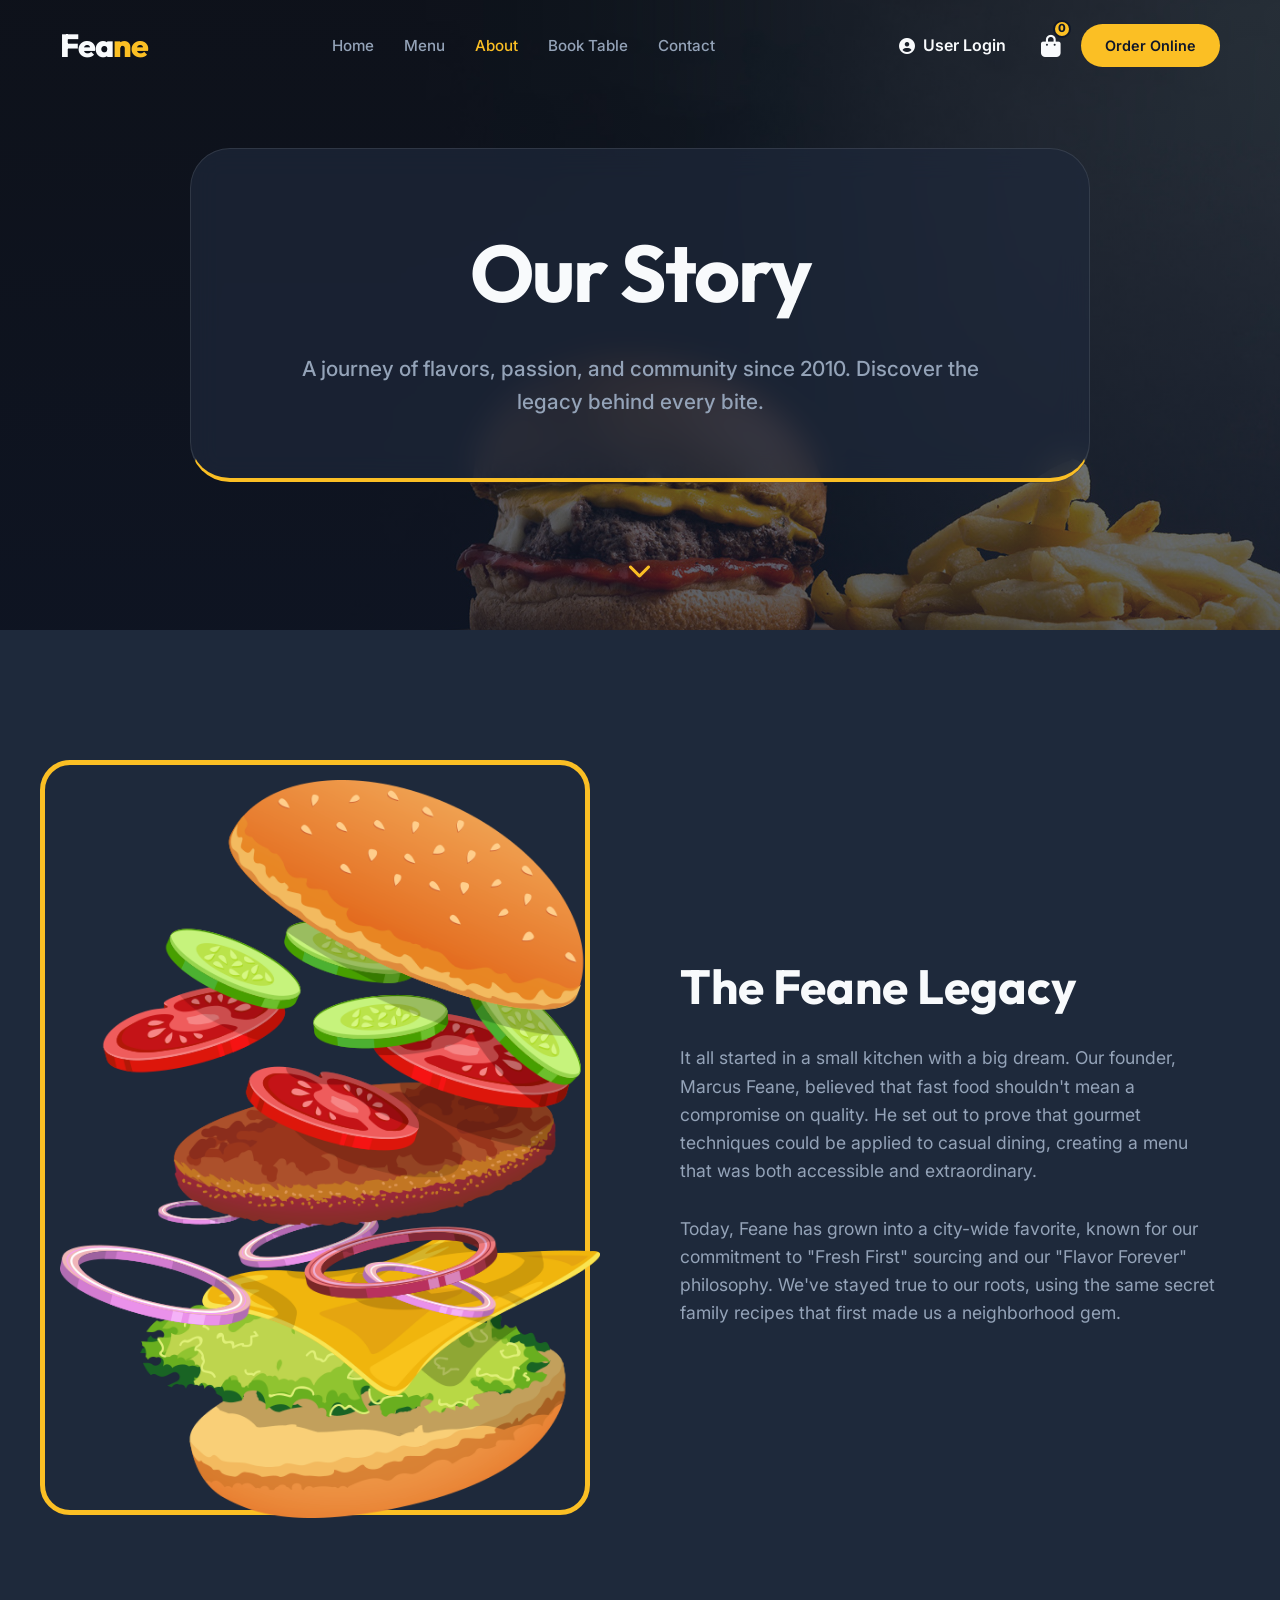
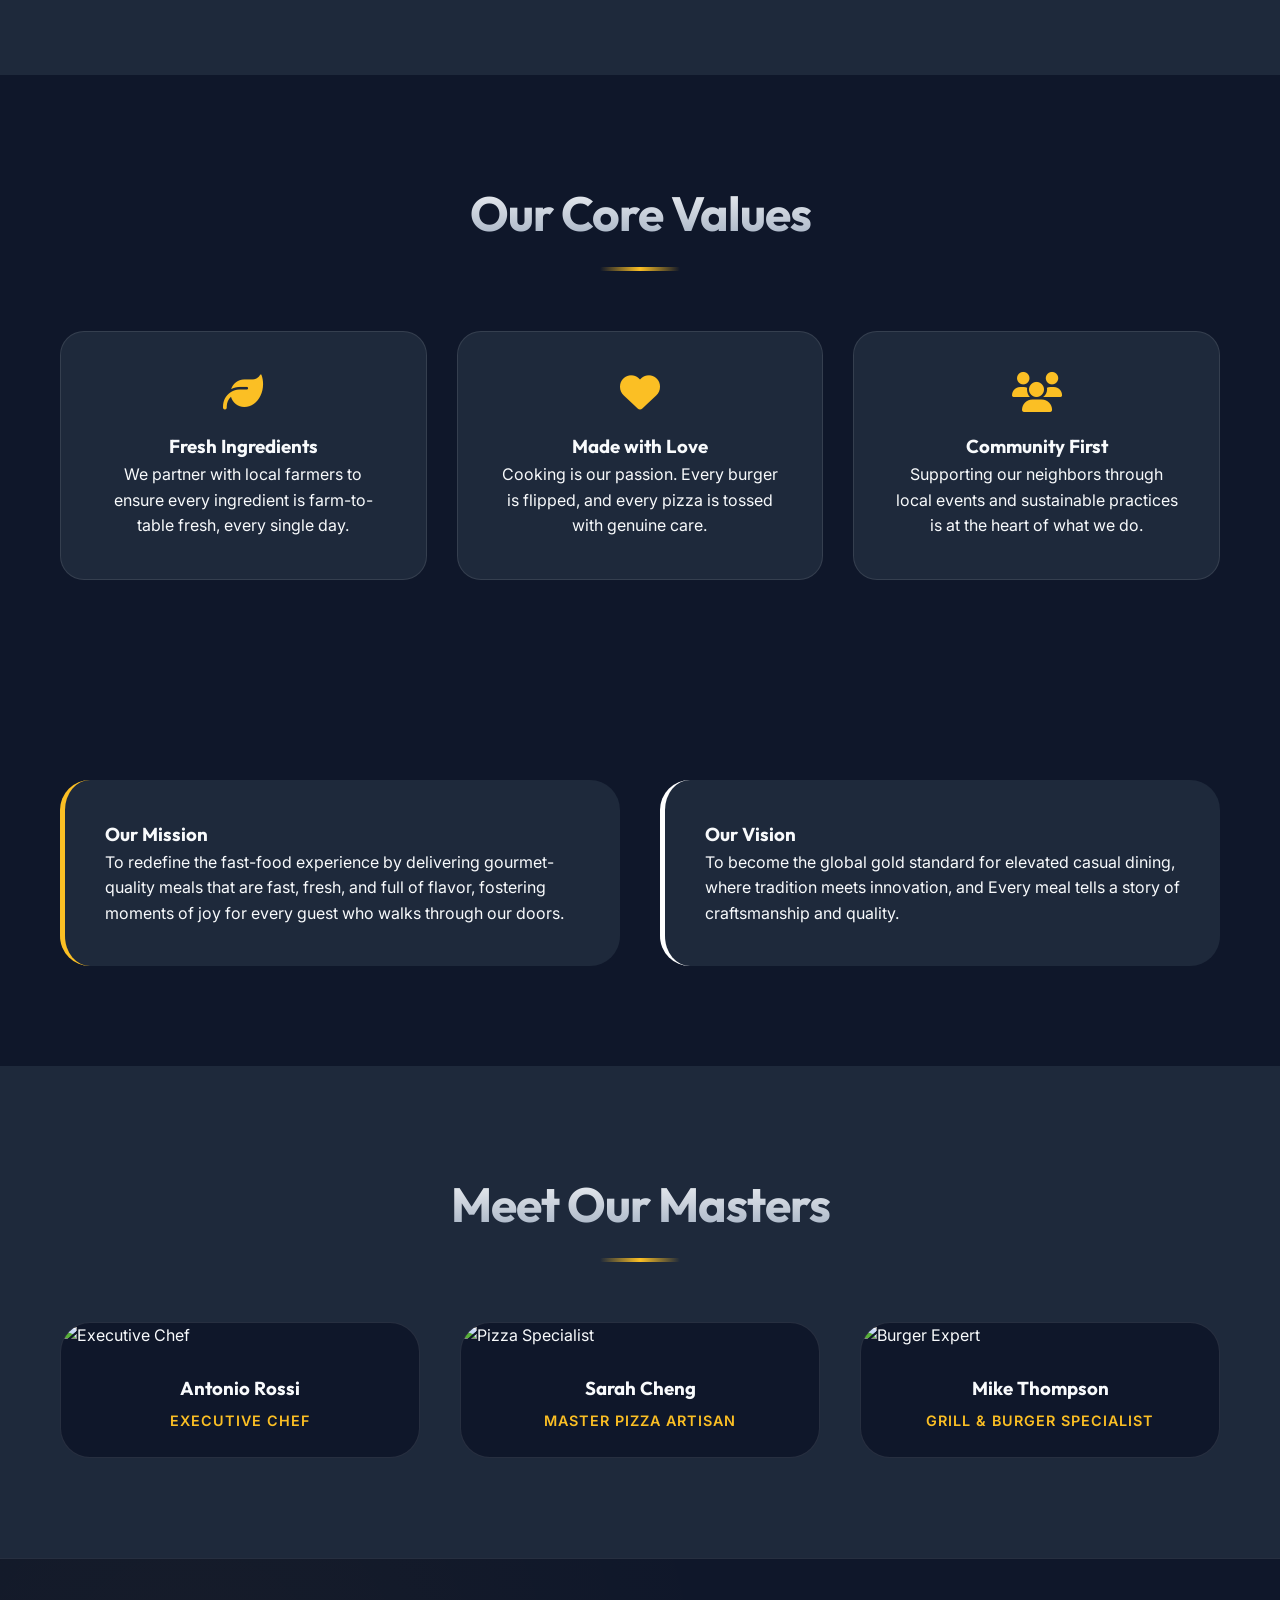
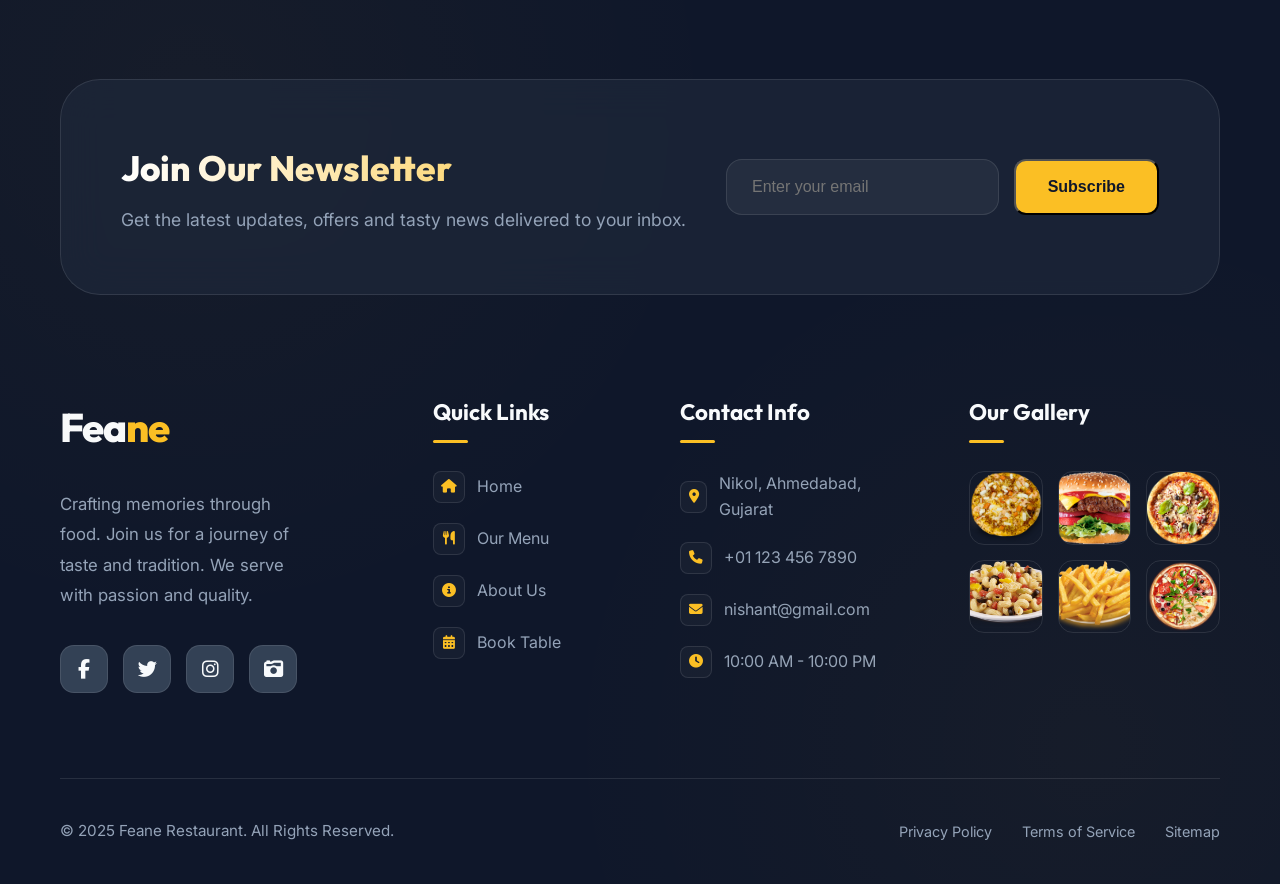
==== about.html @ eba17b7c "Initial commit - Feane Beast Web3 Project - Premium Checkout & PDF Receipt" ====
<!DOCTYPE html>
<html lang="en">

<head>
  <meta charset="UTF-8">
  <meta name="viewport" content="width=device-width, initial-scale=1.0">
  <title>About Us | Detailed Story | Feane</title>
  <!-- Font Awesome -->
  <link rel="stylesheet" href="https://cdnjs.cloudflare.com/ajax/libs/font-awesome/6.4.0/css/all.min.css">
  <!-- Main Stylesheet -->
  <link rel="stylesheet" href="css/style.css">
</head>

<body>
  <!-- Header Start -->
  <header id="header we">
    <div class="container">
      <nav class="nav-content">
        <div class="logo">
          <a href="index.html">Fea<span>ne</span></a>
        </div>
        <ul class="nav-links" id="navLinks">
          <li><a href="index.html">Home</a></li>
          <li><a href="menu.html">Menu</a></li>
          <li><a href="about.html" class="active">About</a></li>
          <li><a href="booking.html">Book Table</a></li>
          <li><a href="contact.html">Contact</a></li>
        </ul>
        <div class="nav-extra">
          <div id="authLinks" class="auth-links">
            <!-- Dynamic Login/Logout -->
          </div>
          <div class="cart-toggle" id="cartToggle">
            <i class="fas fa-shopping-bag"></i>
            <span class="cart-badge" id="cartBadge">0</span>
          </div>
          <a href="menu.html" class="nav-cta">Order Online</a>
          <button class="menu-toggle" id="menuToggle">
            <i class="fas fa-bars"></i>
          </button>
        </div>
      </nav>
    </div>
  </header>
  <!-- Header End -->

  <!-- Perfect About Hero Section -->
  <section class="menu-hero we">
    <div class="menu-hero-content">
      <h1>Our Story</h1>
      <p>A journey of flavors, passion, and community since 2010. Discover the legacy behind every bite.</p>
    </div>
    <div class="scroll-indicator">
      <i class="fas fa-chevron-down"></i>
    </div>
  </section>

  <!-- Legacy Section -->
  <section class="about we" style="background: var(--bg-surface);">
    <div class="container">
      <div class="about-content">
        <div class="about-img">
          <img src="img/about-img.png" alt="Our Humble Beginnings">
        </div>
        <div class="about-text">
          <h2>The Feane Legacy</h2>
          <p>It all started in a small kitchen with a big dream. Our founder, Marcus Feane, believed that fast food
            shouldn't mean a compromise on quality. He set out to prove that gourmet techniques could be applied to
            casual dining, creating a menu that was both accessible and extraordinary.</p>
          <p>Today, Feane has grown into a city-wide favorite, known for our commitment to "Fresh First" sourcing and
            our "Flavor Forever" philosophy. We've stayed true to our roots, using the same secret family recipes that
            first made us a neighborhood gem.</p>
        </div>
      </div>
    </div>
  </section>

  <!-- Values Section -->
  <section class="values-section we" style="padding: 100px 0;">
    <div class="container">
      <div class="section-header">
        <h2>Our Core Values</h2>
        <div class="underline"></div>
      </div>
      <div class="values-grid">
        <div class="value-card">
          <i class="fas fa-leaf value-icon"></i>
          <h3>Fresh Ingredients</h3>
          <p>We partner with local farmers to ensure every ingredient is farm-to-table fresh, every single day.</p>
        </div>
        <div class="value-card">
          <i class="fas fa-heart value-icon"></i>
          <h3>Made with Love</h3>
          <p>Cooking is our passion. Every burger is flipped, and every pizza is tossed with genuine care.</p>
        </div>
        <div class="value-card">
          <i class="fas fa-users value-icon"></i>
          <h3>Community First</h3>
          <p>Supporting our neighbors through local events and sustainable practices is at the heart of what we do.</p>
        </div>
      </div>
    </div>
  </section>

  <!-- Mission & Vision -->
  <section class="mission-vision we">
    <div class="container">
      <div class="mission-grid">
        <div class="mission-box">
          <h3>Our Mission</h3>
          <p>To redefine the fast-food experience by delivering gourmet-quality meals that are fast, fresh, and full of
            flavor, fostering moments of joy for every guest who walks through our doors.</p>
        </div>
        <div class="mission-box" style="border-left-color: #fff;">
          <h3>Our Vision</h3>
          <p>To become the global gold standard for elevated casual dining, where tradition meets innovation, and Every
            meal tells a story of craftsmanship and quality.</p>
        </div>
      </div>
    </div>
  </section>

  <!-- Team Section -->
  <section class="team-section we">
    <div class="container">
      <div class="section-header">
        <h2>Meet Our Masters</h2>
        <div class="underline"></div>
      </div>
      <div class="team-grid">
        <div class="team-card">
          <img
            src="https://images.unsplash.com/photo-1577219491135-ce391730fb2c?ixlib=rb-4.0.3&auto=format&fit=crop&w=400&q=80"
            alt="Executive Chef">
          <div class="team-info">
            <h3>Antonio Rossi</h3>
            <p>Executive Chef</p>
          </div>
        </div>
        <div class="team-card">
          <img
            src="https://images.unsplash.com/photo-1600565193348-f74bd3c7ccdf?ixlib=rb-4.0.3&auto=format&fit=crop&w=400&q=80"
            alt="Pizza Specialist">
          <div class="team-info">
            <h3>Sarah Cheng</h3>
            <p>Master Pizza Artisan</p>
          </div>
        </div>
        <div class="team-card">
          <img
            src="https://images.unsplash.com/photo-1581299894007-aaa50297cf16?ixlib=rb-4.0.3&auto=format&fit=crop&w=400&q=80"
            alt="Burger Expert">
          <div class="team-info">
            <h3>Mike Thompson</h3>
            <p>Grill & Burger Specialist</p>
          </div>
        </div>
      </div>
    </div>
  </section>

  <!-- Footer -->
  <footer>
    <div class="container we">
      <div class="footer-newsletter">
        <div class="newsletter-text">
          <h3>Join Our Newsletter</h3>
          <p>Get the latest updates, offers and tasty news delivered to your inbox.</p>
        </div>
        <form class="newsletter-form">
          <input type="email" placeholder="Enter your email" required>
          <button type="submit" class="btn btn-primary">Subscribe</button>
        </form>
      </div>

      <div class="footer-grid">
        <div class="footer-col" style="padding-right: 40px;">
          <div class="logo">
            <a href="index.html">Fea<span>ne</span></a>
          </div>
          <p>Crafting memories through food. Join us for a journey of taste and tradition. We serve with passion and
            quality.</p>
          <div class="socials">
            <a href="#" class="social-link facebook"><i class="fab fa-facebook-f"></i></a>
            <a href="#" class="social-link twitter"><i class="fab fa-twitter"></i></a>
            <a href="#" class="social-link instagram"><i class="fab fa-instagram"></i></a>
            <a href="#" class="social-link picsart"><i class="fas fa-camera-retro"></i></a>
          </div>
        </div>

        <div class="footer-col">
          <h3>Quick Links</h3>
          <ul class="footer-links">
            <li><a href="index.html"><i class="fas fa-home"></i> Home</a></li>
            <li><a href="menu.html"><i class="fas fa-utensils"></i> Our Menu</a></li>
            <li><a href="about.html"><i class="fas fa-info-circle"></i> About Us</a></li>
            <li><a href="booking.html"><i class="fas fa-calendar-alt"></i> Book Table</a></li>
          </ul>
        </div>

        <div class="footer-col">
          <h3>Contact Info</h3>
          <ul class="footer-links">
            <li><a href="#"><i class="fas fa-map-marker-alt"></i> Nikol, Ahmedabad, Gujarat</a></li>
            <li><a href="#"><i class="fas fa-phone"></i> +01 123 456 7890</a></li>
            <li><a href="#"><i class="fas fa-envelope"></i> nishant@gmail.com</a></li>
            <li><a href="#"><i class="fas fa-clock"></i> 10:00 AM - 10:00 PM</a></li>
          </ul>
        </div>

        <div class="footer-col">
          <h3>Our Gallery</h3>
          <div class="insta-grid">
            <div class="insta-img"><img src="img/f1.png" alt=""></div>
            <div class="insta-img"><img src="img/f2.png" alt=""></div>
            <div class="insta-img"><img src="img/f3.png" alt=""></div>
            <div class="insta-img"><img src="img/f4.png" alt=""></div>
            <div class="insta-img"><img src="img/f5.png" alt=""></div>
            <div class="insta-img"><img src="img/f6.png" alt=""></div>
          </div>
        </div>
      </div>

      <div class="footer-bottom">
        <p>&copy; 2025 Feane Restaurant. All Rights Reserved.</p>
        <div class="bottom-links">
          <a href="admin-login.html">Privacy Policy</a>
          <a href="#">Terms of Service</a>
          <a href="#">Sitemap</a>
        </div>
      </div>
    </div>
  </footer>

  <script src="js/auth.js"></script>
  <script src="js/main.js"></script>
</body>

</html>
---- css/style.css ----
@import url('https://fonts.googleapis.com/css2?family=Outfit:wght@300;400;500;600;700;800&family=Inter:wght@300;400;500;600&display=swap');

:root {
    --primary: #fbbf24;
    --primary-hover: #f59e0b;
    --bg-dark: #0f172a;
    --bg-surface: #1e293b;
    --bg-surface-light: #334155;
    --text-main: #f8fafc;
    --text-muted: #94a3b8;
    --glass-bg: rgba(30, 41, 59, 0.7);
    --glass-border: rgba(255, 255, 255, 0.1);
    --shadow-lg: 0 10px 15px -3px rgba(0, 0, 0, 0.1), 0 4px 6px -2px rgba(0, 0, 0, 0.05);
    --transition: all 0.3s cubic-bezier(0.4, 0, 0.2, 1);
}

* {
    margin: 0;
    padding: 0;
    box-sizing: border-box;
}

.we {
    max-width: 1480px;
    margin: 0 auto;
}

body {
    font-family: 'Inter', sans-serif;
    background-color: var(--bg-dark);
    color: var(--text-main);
    line-height: 1.6;
    overflow-x: hidden;
}

h1,
h2,
h3,
h4,
.logo {
    font-family: 'Outfit', sans-serif;
    font-weight: 700;
}

a {
    text-decoration: none;
    color: inherit;
    transition: var(--transition);
}

ul {
    list-style: none;
}

.container {
    max-width: 1200px;
    margin: 0 auto;
    padding: 0 20px;
}

/* --- Header & Navigation --- */
header {
    position: fixed;
    top: 0;
    left: 0;
    width: 100%;
    z-index: 1000;
    padding: 20px 0;
    transition: var(--transition);
}

header.scrolled {
    background: var(--glass-bg);
    backdrop-filter: blur(10px);
    padding: 15px 0;
    border-bottom: 1px solid var(--glass-border);
}

.nav-content {
    display: flex;
    justify-content: space-between;
    align-items: center;
}

.logo {
    font-size: 2rem;
    font-weight: 800;
    letter-spacing: -1px;
}

.logo span {
    color: var(--primary);
}

/* Visibility Utilities */
.show-desktop {
    display: inline-flex;
}

@media (max-width: 768px) {
    .show-desktop {
        display: none !important;
    }
}

.show-mobile {
    display: none;
}

@media (max-width: 768px) {
    .show-mobile {
        display: block !important;
    }
}


.nav-links {
    display: flex;
    gap: 30px;
}

.nav-links a {
    font-weight: 500;
    font-size: 0.95rem;
    color: var(--text-muted);
}

.nav-links a:hover,
.nav-links a.active {
    color: var(--primary);
}

.nav-cta {
    background: var(--primary);
    color: var(--bg-dark);
    padding: 10px 24px;
    border-radius: 50px;
    font-weight: 600;
    font-size: 0.9rem;
}

.nav-cta:hover {
    background: var(--primary-hover);
    transform: translateY(-2px);
    box-shadow: 0 4px 12px rgba(251, 191, 36, 0.3);
}

.back-home-link {
    display: flex;
    align-items: center;
    gap: 12px;
    color: var(--text-main);
    font-weight: 600;
    font-size: 0.95rem;
    transition: var(--transition);
    padding: 10px 20px;
    border-radius: 50px;
    background: rgba(255, 255, 255, 0.05);
    border: 1px solid var(--glass-border);
}

.back-home-link i {
    font-size: 0.8rem;
    transition: transform 0.3s ease;
}

.back-home-link:hover {
    color: var(--primary);
    background: rgba(251, 191, 36, 0.05);
    border-color: var(--primary);
}

.back-home-link:hover i {
    transform: translateX(-5px);
}

.success-actions {
    display: flex;
    justify-content: center;
    gap: 20px;
    margin-top: 40px;
}


/* --- Hero Section --- */
.hero {
    height: 100vh;
    background: linear-gradient(rgba(15, 23, 42, 0.7), rgba(15, 23, 42, 0.7)), url('../img/hero-bg.jpg');
    background-size: cover;
    background-position: center;
    background-attachment: fixed;
    display: flex;
    align-items: center;
    position: relative;
}

.hero-content {
    max-width: 700px;
}

.hero h1 {
    font-size: clamp(3rem, 8vw, 5rem);
    line-height: 1.1;
    margin-bottom: 20px;
    animation: fadeInUp 1s ease forwards;
}

.hero p {
    font-size: 1.2rem;
    color: var(--text-muted);
    margin-bottom: 40px;
    animation: fadeInUp 1s ease 0.2s forwards;
    opacity: 0;
}

.hero-btns {
    display: flex;
    gap: 20px;
    animation: fadeInUp 1s ease 0.4s forwards;
    opacity: 0;
}

.btn {
    padding: 16px 32px;
    border-radius: 12px;
    font-weight: 600;
    font-size: 1rem;
    display: inline-block;
}

.btn-primary {
    background: var(--primary);
    color: var(--bg-dark);
}

.btn-primary:hover {
    background: var(--primary-hover);
    transform: scale(1.05);
}

.btn-outline {
    background: var(--bg-surface-light);
    border: 1px solid var(--glass-border);
    color: var(--text-main);
}

.btn-outline:hover {
    background: #475569;
    border-color: var(--primary);
    color: var(--primary);
}

.btn-beast {
    background: linear-gradient(135deg, #fbbf24 0%, #f59e0b 100%);
    color: #0f172a;
    border: none;
    box-shadow: 0 10px 20px -10px rgba(251, 191, 36, 0.5);
    position: relative;
    overflow: hidden;
    transition: all 0.4s cubic-bezier(0.175, 0.885, 0.32, 1.275);
    z-index: 1;
}

.btn-beast:hover {
    transform: translateY(-5px) scale(1.02);
    box-shadow: 0 20px 30px -10px rgba(251, 191, 36, 0.6);
}

.btn-beast::before {
    content: '';
    position: absolute;
    top: 0;
    left: -100%;
    width: 100%;
    height: 100%;
    background: linear-gradient(90deg, transparent, rgba(255, 255, 255, 0.4), transparent);
    transition: 0.5s;
    z-index: -1;
}

.btn-beast:hover::before {
    left: 100%;
}

.btn-beast i {
    margin-right: 8px;
    transition: transform 0.3s ease;
}

.btn-beast:hover i {
    transform: rotate(15deg) scale(1.2);
}

/* Success Modal Styles */
.success-overlay {
    position: fixed;
    inset: 0;
    background: rgba(15, 23, 42, 0.9);
    backdrop-filter: blur(10px);
    display: flex;
    align-items: center;
    justify-content: center;
    z-index: 2000;
    opacity: 0;
    visibility: hidden;
    transition: all 0.5s ease;
}

.success-overlay.active {
    opacity: 1;
    visibility: visible;
}

.success-card {
    background: var(--bg-surface);
    padding: 60px;
    border-radius: 40px;
    text-align: center;
    max-width: 500px;
    width: 90%;
    border: 1px solid var(--glass-border);
    transform: scale(0.8) translateY(40px);
    transition: all 0.6s cubic-bezier(0.34, 1.56, 0.64, 1);
    box-shadow: 0 40px 100px rgba(0,0,0,0.5);
}

.success-overlay.active .success-card {
    transform: scale(1) translateY(0);
}

.success-icon {
    width: 100px;
    height: 100px;
    background: var(--primary);
    color: var(--bg-dark);
    font-size: 3rem;
    border-radius: 50%;
    display: flex;
    align-items: center;
    justify-content: center;
    margin: 0 auto 30px;
    box-shadow: 0 0 30px rgba(251, 191, 36, 0.4);
    animation: successPulse 2s infinite;
}

@keyframes successPulse {
    0% { box-shadow: 0 0 0 0 rgba(251, 191, 36, 0.4); }
    70% { box-shadow: 0 0 0 20px rgba(251, 191, 36, 0); }
    100% { box-shadow: 0 0 0 0 rgba(251, 191, 36, 0); }
}

.success-card h2 {
    font-size: 2.2rem;
    margin-bottom: 20px;
}

.success-card p {
    color: var(--text-muted);
    margin-bottom: 30px;
}

.order-id {
    background: rgba(255, 255, 255, 0.05);
    padding: 10px 20px;
    border-radius: 12px;
    font-family: monospace;
    font-size: 1.1rem;
    color: var(--primary);
    border: 1px dashed var(--primary);
    display: inline-block;
}

.success-actions {
    display: flex;
    flex-direction: column;
    gap: 15px;
    margin-top: 40px;
}

.success-actions .btn {
    width: 100%;
}

.offers {
    padding: 100px 0;
}

.section-header {
    text-align: center;
    margin-bottom: 60px;
    position: relative;
}

.section-header h2 {
    font-size: 3rem;
    margin-bottom: 15px;
    background: linear-gradient(to bottom, #fff, #94a3b8);
    -webkit-background-clip: text;
    -webkit-text-fill-color: transparent;
    letter-spacing: -1px;
}

.section-header .underline {
    width: 80px;
    height: 4px;
    background: linear-gradient(90deg, transparent, var(--primary), transparent);
    margin: 0 auto;
    border-radius: 2px;
}

.offers-grid {
    display: grid;
    grid-template-columns: repeat(auto-fit, minmax(300px, 1fr));
    gap: 30px;
}

.offer-card {
    background: var(--bg-surface);
    border-radius: 24px;
    padding: 40px;
    display: flex;
    align-items: center;
    gap: 20px;
    border: 1px solid var(--glass-border);
    transition: var(--transition);
    position: relative;
    overflow: hidden;
}

.offer-card:hover {
    transform: translateY(-10px);
    border-color: var(--primary);
    box-shadow: var(--shadow-lg);
}

.offer-img {
    width: 100px;
    height: 100px;
    border-radius: 50%;
    object-fit: cover;
    border: 4px solid var(--primary);
}

.offer-info h3 {
    font-size: 1.5rem;
    margin-bottom: 5px;
}

.offer-info p {
    color: var(--primary);
    font-size: 1.8rem;
    font-weight: 800;
    margin-bottom: 15px;
}

/* --- Menu Section --- */
.menu-section {
    padding: 100px 0;
    background: var(--bg-surface);
}

.filter-btns {
    display: flex;
    justify-content: center;
    gap: 15px;
    margin-bottom: 50px;
}

.filter-btn {
    background: var(--bg-surface-light);
    border: none;
    color: var(--text-main);
    padding: 10px 25px;
    border-radius: 50px;
    font-weight: 600;
    cursor: pointer;
    transition: var(--transition);
}

.filter-btn.active,
.filter-btn:hover {
    background: var(--primary);
    color: var(--bg-dark);
}

/* --- Payment Section Perfection --- */
.payment-methods {
    display: grid;
    grid-template-columns: repeat(auto-fit, minmax(150px, 1fr));
    gap: 20px;
    margin-bottom: 40px;
}

.payment-option {
    cursor: pointer;
}

.payment-option input {
    display: none;
}

.payment-box {
    background: var(--bg-surface);
    border: 2px solid var(--glass-border);
    padding: 25px 15px;
    border-radius: 20px;
    text-align: center;
    transition: var(--transition);
    display: flex;
    flex-direction: column;
    align-items: center;
    gap: 15px;
}

.payment-box i {
    font-size: 2rem;
    color: var(--text-muted);
    transition: var(--transition);
}

.payment-box span {
    font-weight: 600;
    font-size: 0.9rem;
    color: var(--text-muted);
}

.payment-option.selected .payment-box {
    border-color: var(--primary);
    background: rgba(251, 191, 36, 0.05);
    transform: translateY(-5px);
    box-shadow: 0 15px 30px rgba(251, 191, 36, 0.1);
}

.payment-option.selected .payment-box i,
.payment-option.selected .payment-box span {
    color: var(--primary);
}

/* Beast Card UI */
.beast-card-ui {
    width: 100%;
    max-width: 400px;
    height: 220px;
    background: linear-gradient(135deg, #1e293b 0%, #0f172a 100%);
    border-radius: 24px;
    padding: 30px;
    position: relative;
    margin: 30px auto;
    overflow: hidden;
    border: 1px solid rgba(255,255,255,0.1);
    box-shadow: 0 25px 50px -12px rgba(0, 0, 0, 0.5);
    display: flex;
    flex-direction: column;
    justify-content: space-between;
    transition: transform 0.6s cubic-bezier(0.23, 1, 0.32, 1);
}

.beast-card-ui::before {
    content: '';
    position: absolute;
    top: -50%;
    left: -50%;
    width: 200%;
    height: 200%;
    background: radial-gradient(circle at center, rgba(251, 191, 36, 0.1) 0%, transparent 70%);
    pointer-events: none;
}

.beast-card-ui:hover {
    transform: translateY(-10px) rotateX(10deg) rotateY(-5deg);
}

.card-logo {
    font-size: 1.5rem;
    font-weight: 800;
    font-style: italic;
    color: rgba(255,255,255,0.8);
}

.card-number-display {
    font-family: 'Courier New', Courier, monospace;
    font-size: 1.5rem;
    letter-spacing: 4px;
    color: #fff;
    margin-top: 20px;
    text-shadow: 0 2px 4px rgba(0,0,0,0.5);
}

.card-footer-ui {
    display: flex;
    justify-content: space-between;
    align-items: flex-end;
}

.card-holder-ui, .card-expiry-ui {
    font-size: 0.7rem;
    color: rgba(255,255,255,0.5);
    letter-spacing: 1px;
    text-transform: uppercase;
}

.card-holder-ui::after, .card-expiry-ui::after {
    content: attr(data-value);
    display: block;
    color: #fff;
    font-size: 0.9rem;
    font-weight: 600;
    margin-top: 5px;
    letter-spacing: 0;
}

/* UPI & COD styling */
.upi-box {
    text-align: center;
    padding: 40px;
    background: rgba(255,255,255,0.03);
    border-radius: 20px;
    border: 1px dashed var(--glass-border);
}

.upi-box i {
    font-size: 4rem;
    color: var(--primary);
    margin-bottom: 20px;
}

.menu-grid {
    display: grid;
    grid-template-columns: repeat(auto-fill, minmax(280px, 1fr));
    gap: 30px;
}

.menu-card {
    background: var(--bg-dark);
    border-radius: 24px;
    overflow: hidden;
    transition: var(--transition);
    border: 1px solid var(--glass-border);
}

.menu-card:hover {
    transform: translateY(-10px);
    box-shadow: 0 20px 40px rgba(0, 0, 0, 0.4);
}

.menu-card-img {
    height: 220px;
    background: var(--bg-surface-light);
    display: flex;
    align-items: center;
    justify-content: center;
    overflow: hidden;
}

.menu-card-img img {
    max-width: 80%;
    transition: var(--transition);
}

.menu-card:hover .menu-card-img img {
    transform: scale(1.1) rotate(5deg);
}

.menu-card-body {
    padding: 25px;
}

.menu-card-body h3 {
    font-size: 1.3rem;
    margin-bottom: 10px;
}

.menu-card-body p {
    color: var(--text-muted);
    font-size: 0.9rem;
    margin-bottom: 20px;
}

.menu-card-footer {
    display: flex;
    justify-content: space-between;
    align-items: center;
}

.price {
    font-size: 1.25rem;
    font-weight: 700;
    color: var(--primary);
}

.cart-btn {
    width: 44px;
    height: 44px;
    background: var(--primary);
    border-radius: 50%;
    display: flex;
    align-items: center;
    justify-content: center;
    color: var(--bg-dark);
    border: none;
    cursor: pointer;
    transition: var(--transition);
    box-shadow: 0 4px 12px rgba(251, 191, 36, 0.3);
}

.cart-btn:hover {
    background: #fff;
    color: var(--primary);
    transform: scale(1.1) rotate(-10deg);
    box-shadow: 0 8px 20px rgba(0, 0, 0, 0.3);
}

.cart-btn i {
    font-size: 1.1rem;
}

/* --- About Section --- */
.about {
    padding: 150px 0;
}

.about-content {
    display: grid;
    grid-template-columns: 1fr 1fr;
    gap: 80px;
    align-items: center;
}

.about-img {
    position: relative;
}

.about-img img {
    width: 100%;
    border-radius: 30px;
    position: relative;
    z-index: 2;
}

.about-img::after {
    content: '';
    position: absolute;
    top: -20px;
    left: -20px;
    width: 100%;
    height: 100%;
    border: 5px solid var(--primary);
    border-radius: 30px;
    z-index: 1;
}

.about-text h2 {
    font-size: 3rem;
    margin-bottom: 20px;
}

.about-text p {
    color: var(--text-muted);
    margin-bottom: 30px;
    font-size: 1.1rem;
}

/* --- Footer --- */


/* --- Booking Section --- */
.booking-section {
    padding: 150px 0;
    background: radial-gradient(circle at top right, rgba(251, 191, 36, 0.05), transparent),
        linear-gradient(rgba(15, 23, 42, 0.85), rgba(15, 23, 42, 0.85)),
        url('../img/hero-bg.jpg');
    background-size: cover;
    background-position: center;
    background-attachment: fixed;
    min-height: 100vh;
    display: flex;
    align-items: center;
    position: relative;
}

.booking-section::before {
    content: '';
    position: absolute;
    inset: 0;
    background-image: radial-gradient(var(--glass-border) 1px, transparent 1px);
    background-size: 40px 40px;
    opacity: 0.1;
    pointer-events: none;
}

.booking-card {
    background: rgba(15, 23, 42, 0.5);
    /* Slightly darker for more contrast */
    backdrop-filter: blur(30px) saturate(200%);
    -webkit-backdrop-filter: blur(30px) saturate(200%);
    border: 1px solid rgba(255, 255, 255, 0.1);
    padding: 80px;
    /* Increased padding for 'Perfect' breathing space */
    border-radius: 60px;
    /* More rounded for premium feel */
    max-width: 800px;
    /* Beast Width */
    width: 90%;
    margin: 0 auto;
    box-shadow: 0 30px 60px -12px rgba(0, 0, 0, 0.8),
        0 18px 36px -18px rgba(0, 0, 0, 0.5),
        inset 0 0 0 1px rgba(255, 255, 255, 0.05),
        0 0 100px rgba(251, 191, 36, 0.05);
    /* Subtle Beast Glow */
    position: relative;
    z-index: 2;
    transition: all 0.6s cubic-bezier(0.23, 1, 0.32, 1);
    animation: beastBloom 1.2s cubic-bezier(0.16, 1, 0.3, 1) forwards;
}

@keyframes beastBloom {
    0% {
        opacity: 0;
        transform: translateY(40px) scale(0.95);
        filter: blur(10px);
    }

    100% {
        opacity: 1;
        transform: translateY(0) scale(1);
        filter: blur(0);
    }
}

.booking-card:hover {
    transform: translateY(-5px) scale(1.01);
    box-shadow: 0 40px 80px -15px rgba(0, 0, 0, 0.9),
        0 0 120px rgba(251, 191, 36, 0.08);
}

.booking-card::after {
    content: '';
    position: absolute;
    top: -2px;
    left: 10%;
    right: 10%;
    height: 2px;
    background: linear-gradient(90deg, transparent, var(--primary), transparent);
    z-index: 3;
}

.booking-form {
    display: grid;
    grid-template-columns: 1fr 1fr;
    gap: 30px;
}

.form-group.full-width {
    grid-column: span 2;
}

.btn-submit {
    grid-column: span 2;
    margin-top: 20px;
    width: 100%;
    border: none;
    cursor: pointer;
    background: linear-gradient(135deg, var(--primary), #d97706);
    color: var(--bg-dark);
    padding: 20px;
    font-size: 1.2rem;
    letter-spacing: 2px;
    display: flex;
    align-items: center;
    justify-content: center;
    gap: 15px;
    transition: all 0.5s cubic-bezier(0.4, 0, 0.2, 1);
    box-shadow: 0 10px 40px rgba(251, 191, 36, 0.4);
    border-radius: 20px;
    text-transform: uppercase;
    font-weight: 800;
}

.form-group {
    display: flex;
    flex-direction: column;
    gap: 10px;
    position: relative;
}

.form-group label {
    font-size: 0.85rem;
    color: var(--text-muted);
    font-weight: 600;
    text-transform: uppercase;
    letter-spacing: 1px;
    margin-left: 5px;
}

.input-with-icon {
    position: relative;
}

.input-with-icon i {
    position: absolute;
    left: 20px;
    top: 50%;
    transform: translateY(-50%);
    color: var(--primary);
    font-size: 1.1rem;
    pointer-events: none;
    transition: var(--transition);
}

.form-control {
    width: 100%;
    background: rgba(15, 23, 42, 0.4);
    border: 1px solid rgba(255, 255, 255, 0.1);
    padding: 16px 20px;
    /* Reset padding since icons are removed */
    border-radius: 16px;
    color: var(--text-main);
    font-family: inherit;
    font-size: 1rem;
    transition: all 0.4s cubic-bezier(0.4, 0, 0.2, 1);
}

/* Adjust padding for standard controls that don't have icons if any */
.form-control:not(.has-icon) {
    padding-left: 20px;
}

.form-control:focus {
    outline: none;
    border-color: var(--primary);
    background: rgba(15, 23, 42, 0.6);
    box-shadow: 0 0 0 4px rgba(251, 191, 36, 0.15),
        0 10px 20px -10px rgba(0, 0, 0, 0.3);
    transform: translateY(-2px);
}

.input-with-icon:focus-within i {
    color: #fff;
    transform: translateY(-50%) scale(1.2);
}

select.form-control {
    appearance: none;
    background-image: url("data:image/svg+xml,%3Csvg xmlns='http://www.w3.org/2000/svg' fill='none' viewBox='0 0 24 24' stroke='%23fbbf24'%3E%3Cpath stroke-linecap='round' stroke-linejoin='round' stroke-width='3' d='M19 9l-7 7-7-7'%3E%3C/path%3E%3C/svg%3E");
    background-repeat: no-repeat;
    background-position: right 20px center;
    background-size: 1.2rem;
}

#persons:focus,
#persons:active {
    background-color: #1a1a1a;
}

/* Date picker customization for dark theme */
input[type="date"]::-webkit-calendar-picker-indicator {
    filter: invert(1) sepia(100%) saturate(10000%) hue-rotate(5deg);
    cursor: pointer;
}

.btn-submit {
    margin-top: 15px;
    width: 100%;
    border: none;
    cursor: pointer;
    background: linear-gradient(135deg, var(--primary), #d97706);
    color: var(--bg-dark);
    padding: 18px;
    font-size: 1.1rem;
    letter-spacing: 1px;
    display: flex;
    align-items: center;
    justify-content: center;
    gap: 12px;
    transition: all 0.5s ease;
    box-shadow: 0 10px 30px rgba(251, 191, 36, 0.3);
}

.btn-submit:hover {
    transform: translateY(-8px) scale(1.02);
    box-shadow: 0 25px 60px rgba(251, 191, 36, 0.5);
    letter-spacing: 4px;
}

.btn-submit i {
    transition: transform 0.4s cubic-bezier(0.34, 1.56, 0.64, 1);
}

.btn-submit:hover i {
    transform: translateX(10px) scale(1.3);
}

/* --- Back to Top --- */
.back-to-top {
    position: fixed;
    bottom: 30px;
    right: 30px;
    width: 50px;
    height: 50px;
    background: var(--primary);
    color: var(--bg-dark);
    border-radius: 50%;
    display: flex;
    align-items: center;
    justify-content: center;
    font-size: 1.2rem;
    cursor: pointer;
    z-index: 999;
    transition: var(--transition);
    opacity: 0;
    visibility: hidden;
    box-shadow: 0 10px 25px rgba(251, 191, 36, 0.3);
}

.back-to-top.show {
    opacity: 1;
    visibility: visible;
}

.back-to-top:hover {
    transform: translateY(-5px);
    background: var(--primary-hover);
}

/* --- Card Glow Effect --- */
.menu-card,
.offer-card,
.booking-card {
    position: relative;
}

.menu-card::before,
.offer-card::before {
    content: '';
    position: absolute;
    top: 0;
    left: 0;
    width: 100%;
    height: 100%;
    background: radial-gradient(circle at center, var(--primary) 0%, transparent 70%);
    opacity: 0;
    transition: var(--transition);
    z-index: -1;
    filter: blur(40px);
}

.menu-card:hover::before,
.offer-card:hover::before {
    opacity: 0.15;
}

/* --- About Page Details --- */
.values-grid {
    display: grid;
    grid-template-columns: repeat(auto-fit, minmax(250px, 1fr));
    gap: 30px;
    margin-top: 50px;
}

/* --- Menu Hero Section --- */
.menu-hero {
    height: 70vh;
    background: linear-gradient(rgba(15, 23, 42, 0.4), rgba(15, 23, 42, 0.8)), url('../img/hero-bg.jpg');
    background-size: cover;
    background-position: center;
    background-attachment: fixed;
    display: flex;
    align-items: center;
    justify-content: center;
    text-align: center;
    position: relative;
}

.menu-hero-content {
    background: var(--glass-bg);
    backdrop-filter: blur(15px);
    padding: 60px 100px;
    border-radius: 40px;
    border: 1px solid var(--glass-border);
    border-bottom: 4px solid var(--primary);
    max-width: 900px;
    animation: fadeInUp 1.2s ease;
}

.menu-hero-content h1 {
    font-size: 5rem;
    margin-bottom: 15px;
    letter-spacing: -2px;
}

.menu-hero-content p {
    font-size: 1.3rem;
    color: var(--text-muted);
    font-weight: 500;
}

.scroll-indicator {
    position: absolute;
    bottom: 40px;
    left: 50%;
    transform: translateX(-50%);
    animation: bounce 2s infinite;
    color: var(--primary);
    font-size: 1.5rem;
}

@keyframes bounce {

    0%,
    20%,
    50%,
    80%,
    100% {
        transform: translateX(-50%) translateY(0);
    }

    40% {
        transform: translateX(-50%) translateY(-10px);
    }

    60% {
        transform: translateX(-50%) translateY(-5px);
    }
}

.value-card {
    background: var(--bg-surface);
    padding: 40px;
    border-radius: 24px;
    border: 1px solid var(--glass-border);
    transition: var(--transition);
    text-align: center;
}

.value-card:hover {
    transform: translateY(-5px);
    border-color: var(--primary);
    background: var(--bg-surface-light);
}

.value-icon {
    font-size: 2.5rem;
    color: var(--primary);
    margin-bottom: 20px;
}

.mission-vision {
    padding: 100px 0;
    background: var(--bg-dark);
}

.mission-grid {
    display: grid;
    grid-template-columns: 1fr 1fr;
    gap: 40px;
}

.mission-box {
    padding: 40px;
    background: var(--bg-surface);
    border-radius: 30px;
    border-left: 5px solid var(--primary);
}

.team-section {
    padding: 100px 0;
    background: var(--bg-surface);
}

.team-grid {
    display: grid;
    grid-template-columns: repeat(auto-fit, minmax(280px, 1fr));
    gap: 40px;
}

.team-card {
    background: var(--bg-dark);
    border-radius: 30px;
    overflow: hidden;
    border: 1px solid var(--glass-border);
    transition: var(--transition);
}

.team-card img {
    width: 100%;
    height: 350px;
    object-fit: cover;
    transition: var(--transition);
}

.team-card:hover img {
    transform: scale(1.05);
}

.team-info {
    padding: 25px;
    text-align: center;
}

.team-info h3 {
    margin-bottom: 5px;
}

.team-info p {
    color: var(--primary);
    font-weight: 600;
    font-size: 0.9rem;
    text-transform: uppercase;
    letter-spacing: 1px;
}

/* --- High-Performance BEAST Footer --- */
footer {
    background: var(--bg-dark);
    padding: 120px 0 0;
    position: relative;
    overflow: hidden;
    color: var(--text-main);
    border-top: 1px solid var(--glass-border);
}

footer::before {
    content: '';
    position: absolute;
    top: 0;
    left: 0;
    width: 100%;
    height: 100%;
    background: radial-gradient(circle at 15% 15%, rgba(251, 191, 36, 0.03) 0%, transparent 40%),
        radial-gradient(circle at 85% 85%, rgba(251, 191, 36, 0.03) 0%, transparent 40%);
    pointer-events: none;
}

.footer-newsletter {
    background: var(--glass-bg);
    backdrop-filter: blur(20px);
    border: 1px solid var(--glass-border);
    padding: 60px;
    border-radius: 40px;
    margin-bottom: 100px;
    display: flex;
    justify-content: space-between;
    align-items: center;
    gap: 40px;
    box-shadow: var(--glass-shadow);
    position: relative;
    z-index: 5;
}

.newsletter-text h3 {
    font-size: 2.2rem;
    font-weight: 800;
    margin-bottom: 10px;
    background: linear-gradient(to right, #fff, var(--primary));
    -webkit-background-clip: text;
    -webkit-text-fill-color: transparent;
}

.newsletter-text p {
    color: var(--text-muted);
    font-size: 1.1rem;
}

.newsletter-form {
    display: flex;
    gap: 15px;
    flex: 1;
    max-width: 550px;
}

.newsletter-form input {
    flex: 1;
    background: rgba(255, 255, 255, 0.05);
    border: 1px solid var(--glass-border);
    padding: 18px 25px;
    border-radius: 16px;
    color: #fff;
    font-size: 1rem;
    transition: var(--transition);
}

.newsletter-form input:focus {
    outline: none;
    border-color: var(--primary);
    background: rgba(255, 255, 255, 0.08);
    box-shadow: 0 0 20px rgba(251, 191, 36, 0.1);
}

.footer-grid {
    display: grid;
    grid-template-columns: 1.4fr 0.8fr 1fr 1.2fr;
    gap: 80px;
    margin-bottom: 80px;
}

.footer-col .logo {
    font-size: 2.5rem;
    margin-bottom: 30px;
}

.footer-col p {
    color: var(--text-muted);
    line-height: 1.8;
    font-size: 1.05rem;
    margin-bottom: 35px;
}

.socials {
    display: flex;
    gap: 15px;
}

.social-link {
    width: 48px;
    height: 48px;
    background: var(--bg-surface-light);
    border: 1px solid var(--glass-border);
    border-radius: 14px;
    display: flex;
    align-items: center;
    justify-content: center;
    font-size: 1.2rem;
    color: var(--text-main);
    transition: all 0.4s cubic-bezier(0.4, 0, 0.2, 1);
    text-decoration: none;
}

.social-link:hover {
    transform: translateY(-8px) rotate(8deg);
    color: #fff;
    border-color: var(--primary);
    box-shadow: 0 10px 20px rgba(0, 0, 0, 0.4);
}

/* Social Brand Colors */
.social-link.facebook:hover {
    background: #1877F2;
    border-color: #1877F2;
}

.social-link.twitter:hover {
    background: #1DA1F2;
    border-color: #1DA1F2;
}

.social-link.instagram:hover {
    background: linear-gradient(45deg, #f09433 0%, #e6683c 25%, #dc2743 50%, #cc2366 75%, #bc1888 100%);
    border-color: transparent;
}

.social-link.picsart:hover {
    background: #E74C3C;
    border-color: #E74C3C;
}

.footer-col h3 {
    font-size: 1.4rem;
    font-weight: 700;
    margin-bottom: 40px;
    position: relative;
    display: inline-block;
}

.footer-col h3::after {
    content: '';
    position: absolute;
    bottom: -12px;
    left: 0;
    width: 35px;
    height: 3px;
    background: var(--primary);
    border-radius: 3px;
    transition: width 0.3s ease;
}

.footer-col:hover h3::after {
    width: 60px;
}

.footer-links {
    list-style: none;
}

.footer-links li {
    margin-bottom: 20px;
}

.footer-links a {
    color: var(--text-muted);
    transition: var(--transition);
    display: flex;
    align-items: center;
    gap: 12px;
    font-size: 1rem;
    text-decoration: none;
}

.footer-links a i {
    width: 32px;
    height: 32px;
    background: rgba(255, 255, 255, 0.03);
    border: 1px solid var(--glass-border);
    border-radius: 8px;
    display: flex;
    align-items: center;
    justify-content: center;
    color: var(--primary);
    font-size: 0.85rem;
    transition: all 0.3s ease;
}

.footer-links a:hover {
    color: var(--primary);
    transform: translateX(5px);
}

.footer-links a:hover i {
    background: var(--primary);
    color: var(--bg-dark);
    transform: rotate(10deg);
}

.insta-grid {
    display: grid;
    grid-template-columns: repeat(3, 1fr);
    gap: 15px;
}

.insta-img {
    aspect-ratio: 1;
    border-radius: 15px;
    overflow: hidden;
    border: 1px solid var(--glass-border);
    cursor: pointer;
    position: relative;
}

.insta-img img {
    width: 100%;
    height: 100%;
    object-fit: cover;
    transition: transform 0.6s cubic-bezier(0.4, 0, 0.2, 1);
}

.insta-img::after {
    content: '\f16d';
    font-family: 'Font Awesome 6 Brands';
    position: absolute;
    top: 0;
    left: 0;
    width: 100%;
    height: 100%;
    background: rgba(251, 191, 36, 0.8);
    display: flex;
    align-items: center;
    justify-content: center;
    color: var(--bg-dark);
    font-size: 1.5rem;
    opacity: 0;
    transition: var(--transition);
}

.insta-img:hover img {
    transform: scale(1.2) rotate(3deg);
}

.insta-img:hover::after {
    opacity: 1;
}

.footer-bottom {
    padding: 40px 0;
    border-top: 1px solid var(--glass-border);
    display: flex;
    justify-content: space-between;
    align-items: center;
    position: relative;
}

.footer-bottom p {
    color: var(--text-muted);
    font-size: 0.95rem;
}

.bottom-links {
    display: flex;
    gap: 30px;
}

.bottom-links a {
    color: var(--text-muted);
    font-size: 0.9rem;
    text-decoration: none;
    transition: var(--transition);
}

.bottom-links a:hover {
    color: var(--primary);
}

@media (max-width: 1200px) {
    .footer-grid {
        grid-template-columns: 1fr 1fr;
        gap: 60px;
    }
}

@media (max-width: 768px) {
    .footer-newsletter {
        padding: 40px;
        flex-direction: column;
        text-align: center;
    }

    .newsletter-form {
        width: 100%;
    }

    .footer-grid {
        grid-template-columns: 1fr;
        gap: 50px;
    }

    .footer-bottom {
        flex-direction: column;
        gap: 25px;
        text-align: center;
    }
}

/* --- Contact Page Styles --- */
.contact-cards-section {
    padding: 100px 0;
    margin-top: -80px;
}

.contact-cards-grid {
    display: grid;
    grid-template-columns: repeat(auto-fit, minmax(280px, 1fr));
    gap: 30px;
}

.contact-info-card {
    background: var(--bg-surface);
    padding: 40px;
    border-radius: 30px;
    border: 1px solid var(--glass-border);
    text-align: center;
    transition: var(--transition);
}

.contact-info-card:hover {
    transform: translateY(-10px);
    border-color: var(--primary);
    box-shadow: 0 20px 40px rgba(0, 0, 0, 0.4);
}

.contact-icon-wrap {
    width: 70px;
    height: 70px;
    background: var(--bg-surface-light);
    border-radius: 50%;
    display: flex;
    align-items: center;
    justify-content: center;
    margin: 0 auto 25px;
    font-size: 1.8rem;
    color: var(--primary);
    border: 1px solid var(--glass-border);
    transition: var(--transition);
}

.contact-info-card:hover .contact-icon-wrap {
    background: var(--primary);
    color: var(--bg-dark);
    transform: rotateY(180deg);
}

.contact-main {
    padding: 100px 0;
    background: var(--bg-surface);
}

.contact-wrapper {
    display: grid;
    grid-template-columns: 1fr 1fr;
    gap: 50px;
    align-items: center;
}

.contact-form-box {
    background: var(--bg-dark);
    padding: 50px;
    border-radius: 40px;
    border: 1px solid var(--glass-border);
}

.contact-form-box h2 {
    font-size: 2.2rem;
    margin-bottom: 15px;
}

.form-subtitle {
    color: var(--text-muted);
    margin-bottom: 40px;
}

.form-row {
    display: grid;
    grid-template-columns: 1fr 1fr;
    gap: 20px;
}

.btn-submit {
    display: flex;
    align-items: center;
    justify-content: center;
    gap: 15px;
    width: auto;
    padding: 16px 40px;
    margin-top: 10px;
    border: none;
    cursor: pointer;
}

.btn-submit i {
    transition: var(--transition);
}

.btn-submit:hover i {
    transform: translateX(5px) rotate(-20deg);
}

.contact-map-box {
    height: 100%;
    display: flex;
    flex-direction: column;
}

.map-container {
    flex: 1;
    min-height: 450px;
    border-radius: 30px;
    overflow: hidden;
    border: 1px solid var(--glass-border);
    position: relative;
}

.map-container iframe {
    filter: invert(90%) hue-rotate(180deg) brightness(95%) contrast(90%);
}

.map-overlay-info {
    margin-top: 20px;
    background: var(--bg-surface-light);
    padding: 15px 25px;
    border-radius: 15px;
    display: flex;
    align-items: center;
    gap: 15px;
    font-size: 0.95rem;
    color: var(--text-main);
    border: 1px solid var(--glass-border);
}

.map-overlay-info i {
    color: var(--primary);
}

.faq-section {
    padding: 120px 0;
}

.faq-grid {
    display: grid;
    grid-template-columns: repeat(2, 1fr);
    gap: 40px;
}

.faq-card {
    background: var(--glass-bg);
    padding: 40px;
    border-radius: 30px;
    border: 1px solid var(--glass-border);
    display: flex;
    gap: 25px;
    transition: var(--transition);
}

.faq-card:hover {
    border-color: var(--primary);
    transform: scale(1.02);
}

.faq-icon {
    width: 50px;
    height: 50px;
    background: var(--bg-surface-light);
    border-radius: 15px;
    display: flex;
    align-items: center;
    justify-content: center;
    font-size: 1.4rem;
    color: var(--primary);
    flex-shrink: 0;
    transition: var(--transition);
}

.faq-card:hover .faq-icon {
    background: var(--primary);
    color: var(--bg-dark);
}

.faq-card h3 {
    font-size: 1.3rem;
    margin-bottom: 12px;
}

.faq-card p {
    color: var(--text-muted);
}

/* --- Navigation Extra & Mobile Toggle --- */
.nav-extra {
    display: flex;
    align-items: center;
    gap: 20px;
}

.menu-toggle {
    display: none;
    background: none;
    border: none;
    color: var(--text-main);
    font-size: 1.5rem;
    cursor: pointer;
    width: 40px;
    height: 40px;
    align-items: center;
    justify-content: center;
    transition: var(--transition);
    position: relative;
    z-index: 2000;
    /* Ensure toggle is ALWAYS on top */
}

.menu-toggle.active {
    transform: rotate(90deg);
}

/* --- Animations --- */
@keyframes fadeInUp {
    from {
        opacity: 0;
        transform: translateY(30px);
    }

    to {
        opacity: 1;
        transform: translateY(0);
    }
}

/* --- Full Responsive Media Queries --- */

/* Laptops & Tablets (Max 1024px) */
@media (max-width: 1024px) {
    .container {
        padding: 0 40px;
    }

    .hero h1 {
        font-size: 4rem;
    }

    .menu-hero-content h1 {
        font-size: 3.5rem;
    }
}

/* Tablets & Small Laptops (Max 992px) */
@media (max-width: 992px) {
    .about-content {
        grid-template-columns: 1fr;
        text-align: center;
    }

    .about-text .underline {
        margin: 0 auto;
    }

    .about-img {
        max-width: 500px;
        margin: 0 auto;
    }

    .mission-grid,
    .contact-wrapper,
    .faq-grid {
        grid-template-columns: 1fr;
    }

    .booking-card {
        padding: 40px;
    }

    .footer-grid {
        grid-template-columns: 1fr 1fr;
        gap: 40px;
    }

    .contact-cards-section {
        margin-top: 0;
    }
}

/* Mobile Devices (Max 768px) */
@media (max-width: 768px) {
    header {
        padding: 15px 0;
    }

    .menu-toggle {
        display: flex;
    }

    .nav-links {
        position: fixed;
        top: 0;
        right: -100%;
        width: 300px;
        height: 100vh;
        background: var(--bg-surface);
        backdrop-filter: blur(20px);
        flex-direction: column;
        justify-content: center;
        align-items: center;
        gap: 40px;
        transition: 0.5s cubic-bezier(0.4, 0, 0.2, 1);
        z-index: 1500;
        box-shadow: -10px 0 30px rgba(0, 0, 0, 0.5);
    }

    .nav-links.active {
        right: 0;
    }

    .nav-links a {
        font-size: 1.5rem;
    }

    .nav-cta {
        padding: 8px 18px;
        font-size: 0.85rem;
    }

    .hero h1 {
        font-size: 2.8rem;
    }

    .section-header h2 {
        font-size: 2rem;
    }

    .offers-grid,
    .menu-grid,
    .values-grid,
    .team-grid {
        grid-template-columns: 1fr;
    }

    .offer-card {
        flex-direction: column;
        text-align: center;
        padding: 30px;
    }

    .menu-hero {
        height: 50vh;
    }

    .menu-hero-content {
        padding: 40px 20px;
        border-radius: 20px;
    }

    .menu-hero-content h1 {
        font-size: 2.5rem;
    }

    .footer-newsletter {
        flex-direction: column;
        text-align: center;
        padding: 30px;
    }

    .newsletter-form {
        max-width: 100%;
        width: 100%;
    }

    .footer-grid {
        grid-template-columns: 1fr;
    }

    .footer-bottom {
        text-align: center;
        justify-content: center;
    }
}

/* Small Phones (Max 480px) */
@media (max-width: 480px) {
    .container {
        padding: 0 20px;
    }

    .hero h1 {
        font-size: 2.2rem;
    }

    .logo {
        font-size: 1.5rem;
    }

    .nav-links {
        width: 100%;
    }

    .nav-extra {
        gap: 10px;
    }

    .nav-cta {
        display: none;
        /* Hide order button on very small phones to save space for cart */
    }

    .form-row {
        grid-template-columns: 1fr;
    }

    .booking-card {
        padding: 30px 20px;
    }

    .btn {
        width: 100%;
        text-align: center;
    }

    .hero-btns {
        flex-direction: column;
    }

    .bottom-links {
        flex-direction: column;
        gap: 10px;
    }
}

/* --- Cart System Styles --- */
.cart-toggle {
    position: relative;
    cursor: pointer;
    font-size: 1.4rem;
    color: var(--text-main);
    transition: var(--transition);
}

.cart-toggle:hover {
    color: var(--primary);
    transform: scale(1.1);
}

.cart-badge {
    position: absolute;
    top: -8px;
    right: -10px;
    background: var(--primary);
    color: var(--bg-dark);
    font-size: 0.7rem;
    font-weight: 800;
    width: 18px;
    height: 18px;
    border-radius: 50%;
    display: flex;
    align-items: center;
    justify-content: center;
    border: 2px solid var(--bg-dark);
}

.cart-sidebar {
    position: fixed;
    top: 0;
    right: -450px;
    width: 400px;
    height: 100vh;
    background: var(--bg-surface);
    backdrop-filter: blur(25px);
    border-left: 1px solid var(--glass-border);
    z-index: 3000;
    transition: 0.5s cubic-bezier(0.4, 0, 0.2, 1);
    display: flex;
    flex-direction: column;
    box-shadow: -20px 0 50px rgba(0, 0, 0, 0.6);
}

.cart-sidebar.active {
    right: 0;
}

.cart-header {
    padding: 30px;
    border-bottom: 1px solid var(--glass-border);
    display: flex;
    justify-content: space-between;
    align-items: center;
}

.cart-header h2 {
    font-size: 1.8rem;
    color: var(--primary);
}

.close-cart {
    background: none;
    border: none;
    color: var(--text-muted);
    font-size: 1.5rem;
    cursor: pointer;
}

.cart-items {
    flex: 1;
    overflow-y: auto;
    padding: 30px;
}

.cart-item {
    display: flex;
    align-items: center;
    gap: 15px;
    background: var(--bg-surface-light);
    padding: 15px;
    border-radius: 15px;
    margin-bottom: 15px;
    border: 1px solid var(--glass-border);
    animation: fadeInUp 0.4s ease forwards;
}

.cart-item img {
    width: 60px;
    height: 60px;
    object-fit: cover;
    border-radius: 10px;
}

.cart-item-info {
    flex: 1;
}

.cart-item-info h4 {
    font-size: 1rem;
    margin-bottom: 5px;
}

.cart-item-info p {
    color: var(--primary);
    font-weight: 700;
}

.cart-item-controls {
    display: flex;
    align-items: center;
    gap: 10px;
}

.qty-btn {
    width: 32px;
    height: 32px;
    border-radius: 8px;
    border: 1px solid var(--glass-border);
    background: var(--bg-surface-light);
    color: var(--text-main);
    cursor: pointer;
    display: flex;
    align-items: center;
    justify-content: center;
    transition: var(--transition);
}

.qty-btn:hover {
    background: var(--primary);
    color: var(--bg-dark);
}


.cart-footer {
    padding: 30px;
    background: var(--bg-dark);
    border-top: 1px solid var(--glass-border);
}

.cart-total {
    display: flex;
    justify-content: space-between;
    margin-bottom: 20px;
    font-size: 1.2rem;
    font-weight: 700;
}

.cart-total #cartTotal {
    color: var(--primary);
}

.checkout-btn {
    width: 100%;
    padding: 15px;
    border-radius: 12px;
}

.cart-overlay {
    position: fixed;
    top: 0;
    left: 0;
    width: 100%;
    height: 100%;
    background: rgba(0, 0, 0, 0.7);
    backdrop-filter: blur(5px);
    z-index: 2900;
    display: none;
}

.cart-overlay.active {
    display: block;
}

.empty-cart-msg {
    text-align: center;
    color: var(--text-muted);
    margin-top: 50px;
}

@media (max-width: 480px) {
    .cart-sidebar {
        width: 100%;
        right: -100%;
    }
}

@keyframes shake {
    0% {
        transform: scale(1);
    }

    25% {
        transform: scale(1.2) rotate(15deg);
    }

    50% {
        transform: scale(1.2) rotate(-15deg);
    }

    75% {
        transform: scale(1.2) rotate(15deg);
    }

    100% {
        transform: scale(1);
    }
}

.cart-badge.shake {
    animation: shake 0.5s ease;
    background: #fff;
    color: var(--bg-dark);
}

/* --- Full Page Checkout Styles --- */
.checkout-page {
    background: var(--bg-dark);
}

.checkout-main {
    padding: 151px 0 100px;
}

/* Form Styles */
.form-group {
    margin-bottom: 25px;
    width: 100%;
}

.form-group label {
    display: block;
    margin-bottom: 10px;
    font-weight: 600;
    font-size: 0.9rem;
    color: var(--text-muted);
}

.form-control {
    width: 100%;
    background: var(--bg-surface-light);
    border: 1px solid var(--glass-border);
    padding: 15px 20px;
    border-radius: 12px;
    color: var(--text-main);
    font-size: 1rem;
    transition: var(--transition);
}

.form-control:focus {
    outline: none;
    border-color: var(--primary);
    background: rgba(251, 191, 36, 0.05);
    box-shadow: 0 0 15px rgba(251, 191, 36, 0.1);
}

.form-control.is-invalid {
    border-color: #ef4444;
    background: rgba(239, 68, 68, 0.05);
    box-shadow: 0 0 10px rgba(239, 68, 68, 0.2);
    animation: inputError 0.4s ease;
}

@keyframes inputError {

    0%,
    100% {
        transform: translateX(0);
    }

    25% {
        transform: translateX(-5px);
    }

    75% {
        transform: translateX(5px);
    }
}

.checkout-steps {
    display: flex;
    align-items: center;
    justify-content: center;
    gap: 15px;
    margin-bottom: 60px;
}

.step {
    display: flex;
    flex-direction: column;
    align-items: center;
    gap: 10px;
    color: var(--text-muted);
}

.checkout-page {
    background:
        radial-gradient(circle at 10% 20%, rgba(251, 191, 36, 0.08) 0%, transparent 40%),
        radial-gradient(circle at 90% 80%, rgba(251, 191, 36, 0.08) 0%, transparent 40%),
        var(--bg-dark);
}

.checkout-steps {
    display: flex;
    justify-content: center;
    align-items: center;
    gap: 20px;
    margin-bottom: 60px;
}

.step {
    display: flex;
    flex-direction: column;
    align-items: center;
    gap: 12px;
}

.step-num {
    width: 50px;
    height: 50px;
    border-radius: 50%;
    background: var(--bg-surface);
    display: flex;
    align-items: center;
    justify-content: center;
    font-weight: 800;
    font-size: 1.1rem;
    border: 2px solid var(--glass-border);
    transition: all 0.4s cubic-bezier(0.175, 0.885, 0.32, 1.275);
    backdrop-filter: blur(10px);
    color: var(--text-muted);
}

.step.active .step-num {
    background: var(--primary);
    color: var(--bg-dark);
    border-color: var(--primary);
    box-shadow: 0 0 20px rgba(251, 191, 36, 0.4);
}

.step.completed .step-num {
    background: #22c55e;
    color: white;
    border-color: #22c55e;
}

.step-line {
    width: 60px;
    height: 2px;
    background: var(--glass-border);
    margin-bottom: 30px;
    transition: var(--transition);
}

.step.completed+.step-line {
    background: #22c55e;
    box-shadow: 0 0 10px rgba(34, 197, 94, 0.3);
}

.empty-cart-msg {
    text-align: center;
    padding: 80px 0;
    font-size: 1.25rem;
    color: var(--text-muted);
    border: 2px dashed var(--glass-border);
    border-radius: 30px;
    background: rgba(255, 255, 255, 0.01);
}

.empty-cart-msg a {
    display: inline-block;
    margin-top: 15px;
    font-weight: 700;
    text-transform: uppercase;
    letter-spacing: 1px;
    font-size: 0.9rem;
}

.checkout-grid {
    display: flex;
    flex-direction: column;
    align-items: center;
    gap: 50px;
}

.checkout-left {
    width: 100%;
    max-width: 850px;
}

.checkout-right {
    width: 100%;
    max-width: 850px;
}

.checkout-section {
    display: none;
    background: var(--bg-surface);
    padding: 50px;
    border-radius: 40px;
    border: 1px solid var(--glass-border);
    animation: fadeInUp 0.6s cubic-bezier(0.4, 0, 0.2, 1);
    box-shadow: 0 40px 100px -20px rgba(0, 0, 0, 0.5);
}

.checkout-section.active {
    display: block;
}

.checkout-section h2 {
    font-size: 2.2rem;
    font-weight: 800;
    margin-bottom: 40px;
    color: var(--primary);
    letter-spacing: -1px;
    display: flex;
    align-items: center;
    gap: 15px;
}

.item-count-badge {
    font-size: 0.9rem;
    background: var(--bg-surface-light);
    color: var(--text-main);
    padding: 5px 15px;
    border-radius: 50px;
    font-weight: 600;
    border: 1px solid var(--glass-border);
}

.item-card-row {
    display: flex;
    justify-content: space-between;
    align-items: center;
    padding: 20px;
    background: rgba(255, 255, 255, 0.02);
    border: 1px solid var(--glass-border);
    border-radius: 20px;
    margin-bottom: 15px;
    transition: var(--transition);
    opacity: 0;
    animation: fadeInUp 0.5s ease forwards;
}

.item-card-row:hover {
    background: rgba(255, 255, 255, 0.05);
    border-color: var(--primary);
    transform: translateX(5px);
}

.item-img-wrap {
    width: 70px;
    height: 70px;
    border-radius: 12px;
    overflow: hidden;
    border: 1px solid var(--glass-border);
}

.item-img-wrap img {
    width: 100%;
    height: 100%;
    object-fit: cover;
}

.unit-price {
    font-size: 0.85rem;
    color: var(--text-muted);
}

.item-actions {
    display: flex;
    align-items: center;
    gap: 30px;
}

.item-price-wrap {
    display: flex;
    align-items: center;
    gap: 15px;
}

.total-price {
    font-weight: 800;
    color: var(--primary);
    font-size: 1.1rem;
    min-width: 80px;
    text-align: right;
}

.remove-item-btn {
    background: none;
    border: none;
    color: #ef4444;
    cursor: pointer;
    font-size: 1.1rem;
    transition: var(--transition);
    padding: 5px;
}

.remove-item-btn:hover {
    transform: scale(1.2);
    color: #f87171;
}

.clear-all-btn {
    background: none;
    border: none;
    color: var(--text-muted);
    cursor: pointer;
    font-size: 0.9rem;
    display: flex;
    align-items: center;
    gap: 8px;
    margin-top: 20px;
    transition: var(--transition);
}

.clear-all-btn:hover {
    color: #ef4444;
}

.item-controls-wrap {
    display: flex;
    align-items: center;
    gap: 40px;
}

.item-price {
    font-weight: 800;
    color: var(--primary);
    font-size: 1.1rem;
    min-width: 90px;
    text-align: right;
}

.checkout-actions {
    margin-top: 60px;
    display: flex;
    gap: 20px;
}

#confirmSection .checkout-actions {
    justify-content: center;
}

/* Payment Gateway Styles */
.payment-methods {
    display: grid;
    grid-template-columns: repeat(3, 1fr);
    gap: 25px;
    margin-bottom: 50px;
}

.payment-box {
    background: var(--bg-dark);
    border: 2px solid var(--glass-border);
    padding: 35px 20px;
    border-radius: 25px;
    text-align: center;
    cursor: pointer;
    transition: all 0.4s cubic-bezier(0.4, 0, 0.2, 1);
}

.payment-box:hover {
    border-color: rgba(251, 191, 36, 0.5);
    transform: translateY(-5px);
    box-shadow: 0 15px 30px rgba(0, 0, 0, 0.3);
}

.payment-box i {
    font-size: 2rem;
    margin-bottom: 15px;
    color: var(--text-muted);
    transition: var(--transition);
}

.payment-option.selected .payment-box {
    border-color: var(--primary);
    background: rgba(251, 191, 36, 0.08);
    box-shadow: 0 0 30px rgba(251, 191, 36, 0.15);
}

.payment-option.selected .payment-box i {
    color: var(--primary);
    transform: scale(1.1);
}

.beast-card-ui {
    max-width: 420px;
    height: 240px;
    background: linear-gradient(135deg, #fbbf24, #f59e0b, #d97706);
    border-radius: 25px;
    padding: 35px;
    margin-bottom: 50px;
    color: var(--bg-dark);
    display: flex;
    flex-direction: column;
    justify-content: space-between;
    box-shadow: 0 30px 60px rgba(0, 0, 0, 0.5);
    position: relative;
    overflow: hidden;
    transition: var(--transition);
    animation: cardFloat 3s ease-in-out infinite;
}

@keyframes cardFloat {

    0%,
    100% {
        transform: translateY(0) rotateX(0);
    }

    50% {
        transform: translateY(-10px) rotateX(5deg);
    }
}

.beast-card-ui:hover {
    transform: rotateX(10deg) rotateY(-5deg);
}

.order-summary-box {
    background: var(--bg-surface);
    padding: 45px;
    border-radius: 40px;
    border: 1px solid var(--glass-border);
    position: sticky;
    top: 130px;
    box-shadow: 0 50px 100px -30px rgba(0, 0, 0, 0.6);
}

.order-summary-box h3 {
    font-size: 1.6rem;
    margin-bottom: 30px;
    font-weight: 800;
}

.summary-row.total {
    color: var(--text-main);
    font-size: 1.8rem;
    font-weight: 900;
    margin-top: 10px;
    background: linear-gradient(to right, #fff, var(--primary));
    -webkit-background-clip: text;
    -webkit-text-fill-color: transparent;
}

#confirmSection {
    text-align: center;
    max-width: 800px;
    margin: 0 auto;
}

#confirmSection h2 {
    justify-content: center;
}

.confirmation-summary {
    text-align: left;
    margin-bottom: 40px;
}

.confirm-card {
    background: var(--bg-dark);
    padding: 35px;
    border-radius: 30px;
    border: 1px solid var(--glass-border);
    margin-bottom: 30px;
    box-shadow: 0 20px 40px rgba(0, 0, 0, 0.3);
    position: relative;
    overflow: hidden;
}

.confirm-card::before {
    content: "";
    position: absolute;
    top: 0;
    left: 0;
    width: 4px;
    height: 100%;
    background: var(--primary);
}

.confirm-row {
    display: flex;
    flex-direction: column;
    gap: 30px;
    align-items: center;
}

.confirm-col {
    text-align: center;
}

.confirm-col h3 {
    font-size: 1rem;
    color: var(--primary);
    margin-bottom: 10px;
    display: flex;
    align-items: center;
    justify-content: center;
    gap: 10px;
}

.confirm-col p {
    color: var(--text-main);
    font-size: 1.1rem;
    font-weight: 500;
}

.confirm-items {
    border: 1px solid var(--glass-border);
    border-radius: 25px;
    padding: 20px;
    text-align: center;
}

.btn-beast {
    background: linear-gradient(to right, #22c55e, #16a34a) !important;
    border: none !important;
    box-shadow: 0 10px 30px rgba(34, 197, 94, 0.3) !important;
}

.btn-beast:hover {
    transform: translateY(-3px) scale(1.02);
    box-shadow: 0 15px 40px rgba(34, 197, 94, 0.4) !important;
}

.success-overlay {
    position: fixed;
    top: 0;
    left: 0;
    width: 100%;
    height: 100%;
    background: rgba(15, 23, 42, 0.98);
    backdrop-filter: blur(30px);
    z-index: 5000;
    display: none;
    align-items: center;
    justify-content: center;
}

.success-overlay.active {
    display: flex;
}

.success-card {
    text-align: center;
    background: var(--bg-surface);
    padding: 80px;
    border-radius: 60px;
    border: 1px solid var(--glass-border);
    max-width: 600px;
    animation: successReveal 0.8s cubic-bezier(0.175, 0.885, 0.32, 1.275);
}

@keyframes successReveal {
    from {
        opacity: 0;
        transform: scale(0.8) translateY(50px);
    }

    to {
        opacity: 1;
        transform: scale(1) translateY(0);
    }
}

.success-icon {
    width: 120px;
    height: 120px;
    background: #22c55e;
    border-radius: 50%;
    display: flex;
    align-items: center;
    justify-content: center;
    font-size: 4rem;
    margin: 0 auto 40px;
    box-shadow: 0 0 50px rgba(34, 197, 94, 0.6);
    animation: iconPop 1s ease 0.5s both;
}

@keyframes iconPop {
    0% {
        transform: scale(0);
    }

    70% {
        transform: scale(1.2);
    }

    100% {
        transform: scale(1);
    }
}

.success-card h2 {
    font-size: 2.5rem;
    font-weight: 900;
    margin-bottom: 20px;
}

.success-card p {
    font-size: 1.1rem;
    color: var(--text-muted);
}

.order-id {
    color: var(--primary);
    font-family: monospace;
    font-size: 1.2rem;
    background: rgba(251, 191, 36, 0.1);
    padding: 10px 20px;
    border-radius: 10px;
    display: inline-block;
    margin: 20px 0;
}


@media (max-width: 992px) {
    .checkout-grid {
        grid-template-columns: 1fr;
    }

    .checkout-right {
        order: -1;
    }

    .order-summary-box {
        position: static;
        margin-bottom: 30px;
        padding: 30px;
    }

    .checkout-main {
        padding-top: 120px;
    }
}

@media (max-width: 768px) {
    .payment-methods {
        grid-template-columns: 1fr;
    }

    .checkout-section {
        padding: 30px 20px;
        border-radius: 30px;
    }

    .checkout-section h2 {
        font-size: 1.6rem;
        margin-bottom: 30px;
    }

    .checkout-steps {
        gap: 10px;
        margin-bottom: 40px;
    }

    .step-line {
        width: 30px;
        margin-bottom: 25px;
    }

    .step-label {
        font-size: 0.8rem;
    }

    .full-cart-item {
        flex-direction: column;
        align-items: flex-start;
        gap: 20px;
    }

    .item-controls-wrap {
        width: 100%;
        justify-content: space-between;
    }

    .checkout-actions {
        flex-direction: column-reverse;
    }

    .checkout-actions .btn {
        width: 100%;
    }

    .beast-card-ui {
        height: 180px;
        padding: 20px;
    }

    .card-number-display {
        font-size: 1.2rem;
        letter-spacing: 2px;
    }
}

@media (max-width: 480px) {
    .checkout-steps {
        display: grid;
        grid-template-columns: repeat(3, 1fr);
        gap: 0;
    }

    .step-line {
        display: none;
    }

    .step-num {
        width: 32px;
        height: 32px;
        font-size: 0.9rem;
    }
}

/* Toast Notifications - Beast CSS */
.toast-container {
    position: fixed;
    bottom: 30px;
    right: 30px;
    z-index: 10000;
    display: flex;
    flex-direction: column;
    gap: 15px;
}

.toast-msg {
    background: var(--bg-surface);
    color: var(--text-main);
    padding: 16px 25px;
    border-radius: 15px;
    border: 1px solid var(--glass-border);
    box-shadow: 0 15px 30px rgba(0, 0, 0, 0.4);
    display: flex;
    align-items: center;
    gap: 12px;
    transform: translateX(100px);
    opacity: 0;
    transition: 0.8s cubic-bezier(0.175, 0.885, 0.32, 1.275);
    backdrop-filter: blur(10px);
}

.toast-msg.show {
    transform: translateX(0);
    opacity: 1;
}

.toast-msg i {
    color: var(--primary);
    font-size: 1.2rem;
}

/* --- Auth & Dashboard Beast Styles --- */
@keyframes authBgMove {
    0% {
        background-position: 0% 50%;
    }

    50% {
        background-position: 100% 50%;
    }

    100% {
        background-position: 0% 50%;
    }
}

.auth-page {
    background: linear-gradient(-45deg, #0a0f1e, #1e293b, #0f172a, #0a0f1e);
    background-size: 400% 400%;
    animation: authBgMove 15s ease infinite;
    min-height: 100vh;
    display: flex;
    align-items: center;
    justify-content: center;
    padding: 20px;
}

.auth-container {
    width: 100%;
    max-width: 450px;
    padding: 20px;
}

.auth-card {
    background: var(--bg-surface);
    padding: 50px;
    border-radius: 35px;
    border: 1px solid var(--glass-border);
    backdrop-filter: blur(20px);
    box-shadow: 0 40px 100px rgba(0, 0, 0, 0.5);
    text-align: center;
}

.auth-card .logo {
    margin-bottom: 20px;
}

.auth-card .logo a {
    font-size: 2.2rem;
}

@media (max-width: 576px) {
    .auth-container {
        padding: 10px;
    }

    .auth-card {
        padding: 40px 20px;
        border-radius: 25px;
    }

    .auth-header h1 {
        font-size: 1.8rem;
    }

    .auth-header p {
        font-size: 0.9rem;
        margin-bottom: 30px;
    }

    .auth-form .form-group {
        margin-bottom: 15px;
    }
}

.auth-header h1 {
    font-size: 2.2rem;
    font-weight: 800;
    margin: 20px 0 10px;
}

.auth-header p {
    color: var(--text-muted);
    margin-bottom: 40px;
}

/* Dashboard Layout */
.dashboard-page {
    background: #0a0f1e;
    min-height: 100vh;
    color: var(--text-main);
}

.dash-sidebar {
    width: 280px;
    background: var(--bg-surface);
    border-right: 1px solid var(--glass-border);
    display: flex;
    flex-direction: column;
    padding: 40px 0;
    position: fixed;
    top: 0;
    left: 0;
    height: 100vh;
    z-index: 1000;
}

.dash-logo {
    padding: 0 30px;
    font-size: 1.8rem;
    font-weight: 800;
    margin-bottom: 50px;
    color: var(--text-main);
}

.dash-logo span {
    color: var(--primary);
}

.dash-nav {
    flex: 1;
}

.dash-nav a {
    display: flex;
    align-items: center;
    gap: 15px;
    padding: 18px 30px;
    color: var(--text-muted);
    font-weight: 600;
    transition: var(--transition);
}

.dash-nav a.active,
.dash-nav a:hover {
    background: rgba(251, 191, 36, 0.08);
    color: var(--primary);
    border-right: 3px solid var(--primary);
}

.dash-user {
    padding: 30px;
    border-top: 1px solid var(--glass-border);
}

.logout-btn {
    width: 100%;
    padding: 12px;
    background: rgba(239, 68, 68, 0.1);
    color: #ef4444;
    border: none;
    border-radius: 10px;
    margin-top: 15px;
    cursor: pointer;
    font-weight: 600;
}

.dash-main {
    margin-left: 280px;
    padding: 50px 60px;
    min-height: 100vh;
    width: calc(100% - 280px);
}

.dash-header {
    display: flex;
    justify-content: space-between;
    align-items: flex-start;
    margin-bottom: 60px;
    gap: 30px;
}

.dash-title h2 {
    font-size: 2.5rem;
    font-weight: 800;
    margin-bottom: 10px;
}

.dash-title p {
    color: var(--text-muted);
}

.dash-stats {
    display: flex;
    gap: 30px;
}

.stat-box {
    background: var(--bg-surface);
    padding: 25px 40px;
    border-radius: 20px;
    border: 1px solid var(--glass-border);
    text-align: right;
}

.stat-box h3 {
    font-size: 1.8rem;
    color: var(--primary);
}

.orders-table-wrap {
    background: var(--bg-surface);
    border-radius: 30px;
    border: 1px solid var(--glass-border);
    overflow: hidden;
}

.orders-table {
    width: 100%;
    border-collapse: collapse;
}

.orders-table th {
    padding: 20px 30px;
    background: rgba(255, 255, 255, 0.02);
    text-align: left;
    font-weight: 600;
    color: var(--text-muted);
}

.orders-table td {
    padding: 20px 30px;
    border-bottom: 1px solid var(--glass-border);
}

.status-badge {
    padding: 5px 15px;
    border-radius: 50px;
    font-size: 0.8rem;
    font-weight: 700;
    text-transform: uppercase;
}

.status-badge.pending {
    background: rgba(251, 191, 36, 0.1);
    color: var(--primary);
}

/* --- Official Enterprise Dashboard CSS --- */
/* --- Official Enterprise Dashboard CSS --- */
.dash-sidebar {
    width: 280px;
    background: #0d121f;
    box-shadow: 10px 0 30px rgba(0, 0, 0, 0.3);
    position: fixed;
    height: 100vh;
    left: 0;
    top: 0;
    display: flex;
    flex-direction: column;
    padding: 30px 0;
    z-index: 1000;
}

.dash-logo {
    display: flex;
    align-items: center;
    gap: 12px;
    padding: 0 30px;
    margin-bottom: 40px;
    font-family: 'Outfit', sans-serif;
}

.logo-icon {
    width: 40px;
    height: 40px;
    background: linear-gradient(135deg, var(--primary) 0%, #f59e0b 100%);
    border-radius: 12px;
    display: flex;
    align-items: center;
    justify-content: center;
    color: var(--bg-dark);
    font-size: 1.2rem;
    box-shadow: 0 5px 15px rgba(251, 191, 36, 0.3);
    position: relative;
    overflow: hidden;
}

.logo-icon::after {
    content: '';
    position: absolute;
    top: -50%;
    left: -50%;
    width: 200%;
    height: 200%;
    background: linear-gradient(45deg, transparent, rgba(255, 255, 255, 0.4), transparent);
    transform: rotate(45deg);
    animation: brandingGlare 3s infinite;
}

@keyframes brandingGlare {
    0% {
        left: -100%;
        top: -100%;
    }

    100% {
        left: 100%;
        top: 100%;
    }
}

.logo-text {
    font-weight: 800;
    font-size: 1.2rem;
    letter-spacing: 1px;
    color: #fff;
    white-space: nowrap;
}

.logo-text span {
    color: var(--primary);
}

.dash-nav {
    flex: 1;
    overflow-y: auto;
}

.nav-label {
    padding: 20px 30px 10px;
    font-size: 0.7rem;
    text-transform: uppercase;
    color: var(--text-muted);
    font-weight: 800;
    letter-spacing: 1px;
}

.dash-nav a {
    display: flex;
    align-items: center;
    gap: 15px;
    margin: 4px 15px;
    padding: 14px 20px;
    color: var(--text-muted);
    text-decoration: none;
    font-weight: 600;
    font-size: 0.95rem;
    border-radius: 12px;
    transition: var(--transition);
}

.dash-nav a.active {
    background: linear-gradient(90deg, rgba(251, 191, 36, 0.15) 0%, transparent 100%);
    color: var(--primary);
    border-left: 4px solid var(--primary);
    box-shadow: inset 0 0 20px rgba(251, 191, 36, 0.05);
}

.dash-nav a:hover:not(.active) {
    background: rgba(255, 255, 255, 0.03);
    color: #fff;
}

.dash-footer-auth {
    padding: 20px 30px;
    border-top: 1px solid rgba(255, 255, 255, 0.05);
    background: rgba(0, 0, 0, 0.2);
}

.auth-status {
    display: flex;
    align-items: center;
    gap: 12px;
    margin-bottom: 20px;
}

.status-dot.online {
    width: 8px;
    height: 8px;
    background: #22c55e;
    border-radius: 50%;
    box-shadow: 0 0 10px #22c55e;
}

.status-meta strong {
    display: block;
    font-size: 0.85rem;
    color: #fff;
}

.status-meta span {
    font-size: 0.75rem;
    color: var(--text-muted);
}

.btn-logout-pro {
    width: 100%;
    padding: 12px;
    background: rgba(239, 68, 68, 0.1);
    color: #ef4444;
    border: 1px solid rgba(239, 68, 68, 0.2);
    border-radius: 10px;
    cursor: pointer;
    font-weight: 700;
    transition: var(--transition);
    display: flex;
    align-items: center;
    justify-content: center;
    gap: 10px;
}

.btn-logout-pro:hover {
    background: #ef4444;
    color: #fff;
}

/* Header Correction */
.dash-official-header {
    display: flex;
    justify-content: space-between;
    align-items: center;
    padding-bottom: 30px;
    border-bottom: 1px solid rgba(255, 255, 255, 0.05);
    margin-bottom: 40px;
}

.breadcrumb {
    font-size: 0.9rem;
    color: var(--text-muted);
    font-family: 'Inter', sans-serif;
}

.breadcrumb strong {
    color: var(--primary);
}

.breadcrumb i {
    font-size: 0.7rem;
    margin: 0 10px;
    opacity: 0.4;
}

/* Header Auth Extensions */
.auth-links {
    margin-right: 15px;
}

.login-btn-nav {
    display: flex;
    align-items: center;
    gap: 8px;
    font-weight: 600;
    color: var(--text-main);
    transition: var(--transition);
}

.login-btn-nav:hover {
    color: var(--primary);
}

.user-info-head {
    position: relative;
    cursor: pointer;
    font-size: 1.4rem;
    color: var(--primary);
    display: flex;
    align-items: center;
}

.user-dropdown {
    position: absolute;
    top: 100%;
    right: 0;
    width: 200px;
    background: var(--bg-surface);
    border: 1px solid var(--glass-border);
    backdrop-filter: blur(20px);
    border-radius: 15px;
    padding: 20px;
    box-shadow: 0 20px 40px rgba(0, 0, 0, 0.4);
    opacity: 0;
    visibility: hidden;
    transform: translateY(10px);
    transition: 0.3s cubic-bezier(0.4, 0, 0.2, 1);
    z-index: 1000;
    text-align: left;
}

.user-info-head:hover .user-dropdown {
    opacity: 1;
    visibility: visible;
    transform: translateY(15px);
}

.user-dropdown p {
    font-size: 1rem;
    font-weight: 800;
    margin-bottom: 15px;
    color: var(--text-main);
    border-bottom: 1px solid var(--glass-border);
    padding-bottom: 10px;
}

.user-dropdown a {
    display: flex;
    align-items: center;
    gap: 12px;
    padding: 10px 0;
    font-size: 0.9rem;
    color: var(--text-muted);
    font-weight: 600;
    transition: var(--transition);
}

.user-dropdown a:hover {
    color: var(--primary);
    transform: translateX(5px);
}

/* --- Final Layer of Perfection --- */
.category-pill {
    display: inline-block;
    padding: 3px 12px;
    border-radius: 6px;
    font-size: 0.7rem;
    font-weight: 800;
    text-transform: uppercase;
}

.category-pill.burger {
    background: rgba(251, 191, 36, 0.1);
    color: var(--primary);
}

.category-pill.pizza {
    background: rgba(239, 68, 68, 0.1);
    color: #ef4444;
}

.category-pill.pasta {
    background: rgba(59, 130, 246, 0.1);
    color: #3b82f6;
}

.category-pill.fries {
    background: rgba(34, 197, 94, 0.1);
    color: #22c55e;
}

.item-img-preview {
    width: 45px;
    height: 45px;
    object-fit: cover;
    border-radius: 10px;
    border: 1px solid var(--glass-border);
}

.operation-btns {
    display: flex;
    gap: 8px;
}

.btn-op {
    width: 32px;
    height: 32px;
    display: flex;
    align-items: center;
    justify-content: center;
    border-radius: 8px;
    background: rgba(255, 255, 255, 0.05);
    border: 1px solid var(--glass-border);
    color: var(--text-muted);
    cursor: pointer;
    transition: var(--transition);
}

.btn-op:hover {
    background: var(--primary);
    color: var(--bg-dark);
    border-color: var(--primary);
}

.btn-op.danger:hover {
    background: #ef4444;
    color: #fff;
    border-color: #ef4444;
}

/* --- Dashboard Summary Perfection: Animations --- */
.official-welcome {
    position: relative;
    padding: 20px 0;
    margin-bottom: 40px;
}

.official-welcome h1 {
    font-family: 'Outfit', sans-serif;
    font-size: 2.8rem;
    font-weight: 900;
    letter-spacing: -1px;
    background: linear-gradient(to right, #fff 30%, var(--primary) 100%);
    -webkit-background-clip: text;
    -webkit-text-fill-color: transparent;
    animation: titleReveal 1s cubic-bezier(0.4, 0, 0.2, 1);
}

.official-welcome h1::before {
    content: '';
    display: inline-block;
    width: 12px;
    height: 12px;
    background: #22c55e;
    border-radius: 50%;
    margin-right: 20px;
    box-shadow: 0 0 15px #22c55e;
    animation: statusPulse 2s infinite;
}

.official-welcome p {
    font-size: 1.1rem;
    color: var(--text-muted);
    max-width: 600px;
    line-height: 1.6;
    margin-top: 10px;
    animation: fadeIn 1s ease 0.3s backwards;
}

.overview-glow {
    position: absolute;
    top: -50px;
    left: -50px;
    width: 300px;
    height: 300px;
    background: radial-gradient(circle, rgba(251, 191, 36, 0.05) 0%, transparent 70%);
    pointer-events: none;
    z-index: -1;
}

@keyframes titleReveal {
    from {
        opacity: 0;
        transform: translateX(-30px);
        filter: blur(10px);
    }

    to {
        opacity: 1;
        transform: translateX(0);
        filter: blur(0);
    }
}

@keyframes statusPulse {
    0% {
        transform: scale(1);
        opacity: 1;
    }

    50% {
        transform: scale(1.4);
        opacity: 0.5;
    }

    100% {
        transform: scale(1);
        opacity: 1;
    }
}

/* --- Quick Action Hub: Tactical UI --- */
.quick-action-hub {
    display: flex;
    gap: 15px;
    margin-top: 25px;
    animation: fadeIn 1s ease 0.5s backwards;
}

.action-h-btn {
    background: rgba(255, 255, 255, 0.03);
    border: 1px solid var(--glass-border);
    color: #fff;
    padding: 10px 20px;
    border-radius: 10px;
    font-size: 0.85rem;
    font-weight: 700;
    cursor: pointer;
    display: flex;
    align-items: center;
    gap: 10px;
    transition: var(--transition);
}

.action-h-btn i {
    color: var(--primary);
    font-size: 0.9rem;
}

.action-h-btn:hover {
    background: rgba(251, 191, 36, 0.1);
    border-color: var(--primary);
    transform: translateY(-3px);
}

.action-h-btn:active {
    transform: translateY(0);
}

.stat-module {
    animation: slideUpIn 0.8s cubic-bezier(0.4, 0, 0.2, 1) backwards;
}

.stat-module:nth-child(1) {
    animation-delay: 0.1s;
}

.stat-module:nth-child(2) {
    animation-delay: 0.2s;
}

.stat-module:nth-child(3) {
    animation-delay: 0.3s;
}

.stat-pill.positive {
    animation: neonPulseSuccess 2s infinite;
}

@keyframes slideDownIn {
    from {
        opacity: 0;
        transform: translateY(-20px);
    }

    to {
        opacity: 1;
        transform: translateY(0);
    }
}

@keyframes slideUpIn {
    from {
        opacity: 0;
        transform: translateY(20px);
    }

    to {
        opacity: 1;
        transform: translateY(0);
    }
}

@keyframes neonPulseSuccess {
    0% {
        box-shadow: 0 0 0 0 rgba(34, 197, 94, 0.4);
    }

    70% {
        box-shadow: 0 0 0 10px rgba(34, 197, 94, 0);
    }

    100% {
        box-shadow: 0 0 0 0 rgba(34, 197, 94, 0);
    }
}

.official-card {
    animation: fadeIn 1s ease 0.4s backwards;
}

@keyframes fadeIn {
    from {
        opacity: 0;
    }

    to {
        opacity: 1;
    }
}

/* --- Final Spectral Adjustments (Proper & Adjusted) --- */
.stat-module {
    position: relative;
    overflow: hidden;
    transition: 0.4s cubic-bezier(0.4, 0, 0.2, 1);
}

.stat-module::before {
    content: '';
    position: absolute;
    top: 0;
    left: 0;
    width: 100%;
    height: 100%;
    background: radial-gradient(circle at top left, rgba(251, 191, 36, 0.05), transparent 70%);
    opacity: 0;
    transition: 0.5s ease;
}

.stat-module:hover {
    transform: translateY(-8px);
    border-color: var(--primary);
    box-shadow: 0 20px 40px rgba(0, 0, 0, 0.4), 0 0 15px rgba(251, 191, 36, 0.1);
}

.stat-module:hover::before {
    opacity: 1;
}

.official-card {
    box-shadow: 0 15px 35px rgba(0, 0, 0, 0.3);
    border-color: rgba(255, 255, 255, 0.08);
}

.card-title-bar {
    position: relative;
    overflow: hidden;
}

.card-title-bar::after {
    content: '';
    position: absolute;
    bottom: 0;
    left: 0;
    width: 100%;
    height: 1px;
    background: linear-gradient(90deg, transparent, rgba(251, 191, 36, 0.2), transparent);
}

/* --- Official Type: Final Integrity Upgrades --- */
.dashboard-page {
    position: relative;
    background-image:
        radial-gradient(circle at 2px 2px, rgba(255, 255, 255, 0.02) 1px, transparent 0);
    background-size: 30px 30px;
}

.stat-module::after {
    content: 'LIVE DATA STREAM';
    position: absolute;
    top: 15px;
    right: 25px;
    font-size: 0.5rem;
    font-weight: 900;
    letter-spacing: 2px;
    opacity: 0.15;
    color: var(--primary);
    border: 1px solid currentColor;
    padding: 2px 6px;
    border-radius: 4px;
    pointer-events: none;
}

.official-table th {
    position: relative;
}

.official-table th::after {
    content: '';
    position: absolute;
    right: 15px;
    top: 50%;
    transform: translateY(-50%);
    width: 1px;
    height: 12px;
    background: var(--primary);
    opacity: 0.2;
}

.dash-sidebar::before {
    content: '';
    position: absolute;
    top: 0;
    right: 0;
    width: 1px;
    height: 100%;
    background: linear-gradient(to bottom, transparent, rgba(251, 191, 36, 0.1), transparent);
}

/* --- Final Absolute Adjustments (Force Proper Layout) --- */
.header-right-pro {
    display: flex !important;
    flex-direction: row !important;
    align-items: center !important;
    gap: 30px !important;
}

.official-stats-grid {
    display: grid !important;
    grid-template-columns: repeat(3, 1fr) !important;
    gap: 25px !important;
    width: 100% !important;
}

.stat-module {
    min-width: 0;
    /* Prevents overflow in grid */
    display: block !important;
}

.official-search {
    display: flex !important;
    align-items: center !important;
}

.official-search input {
    width: 200px !important;
}

@media (max-width: 1200px) {
    .official-stats-grid {
        grid-template-columns: repeat(2, 1fr) !important;
    }
}

@media (max-width: 768px) {
    .official-stats-grid {
        grid-template-columns: 1fr !important;
    }
}

/* --- Advanced Analytics Chart: Perfect UI/UX --- */
.chart-container-pro {
    padding: 40px 30px;
    display: flex;
    gap: 30px;
}

.chart-y-axis {
    display: flex;
    flex-direction: column;
    justify-content: space-between;
    color: var(--text-muted);
    font-size: 0.75rem;
    font-weight: 700;
    padding-bottom: 25px;
}

.chart-bars-wrap {
    flex: 1;
    height: 250px;
    display: flex;
    align-items: flex-end;
    justify-content: space-between;
    border-bottom: 1px solid var(--glass-border);
    padding-bottom: 5px;
}

.chart-bar {
    width: 45px;
    background: rgba(255, 255, 255, 0.03);
    border: 1px solid rgba(255, 255, 255, 0.05);
    border-radius: 8px 8px 0 0;
    position: relative;
    cursor: pointer;
    transition: 0.5s cubic-bezier(0.4, 0, 0.2, 1);
}

.chart-bar span {
    position: absolute;
    bottom: -30px;
    left: 50%;
    transform: translateX(-50%);
    font-size: 0.7rem;
    color: var(--text-muted);
    font-weight: 800;
}

.chart-bar::before {
    content: attr(data-val);
    position: absolute;
    top: -35px;
    left: 50%;
    transform: translateX(-50%);
    background: var(--bg-surface);
    color: var(--primary);
    padding: 4px 8px;
    border-radius: 6px;
    font-size: 0.75rem;
    font-weight: 800;
    opacity: 0;
    transition: 0.3s;
    pointer-events: none;
    border: 1px solid var(--glass-border);
    white-space: nowrap;
}

.chart-bar:hover::before {
    opacity: 1;
    top: -45px;
}

.chart-bar:hover,
.chart-bar.active {
    background: linear-gradient(to top, rgba(251, 191, 36, 0.3), rgba(251, 191, 36, 0.6));
    border-color: var(--primary);
    box-shadow: 0 0 20px rgba(251, 191, 36, 0.2);
}

.chart-bar.active::after {
    content: '';
    position: absolute;
    top: 50%;
    left: 50%;
    width: 400%;
    height: 100%;
    background: radial-gradient(circle, rgba(251, 191, 36, 0.05), transparent 70%);
    transform: translate(-50%, -50%);
    pointer-events: none;
}
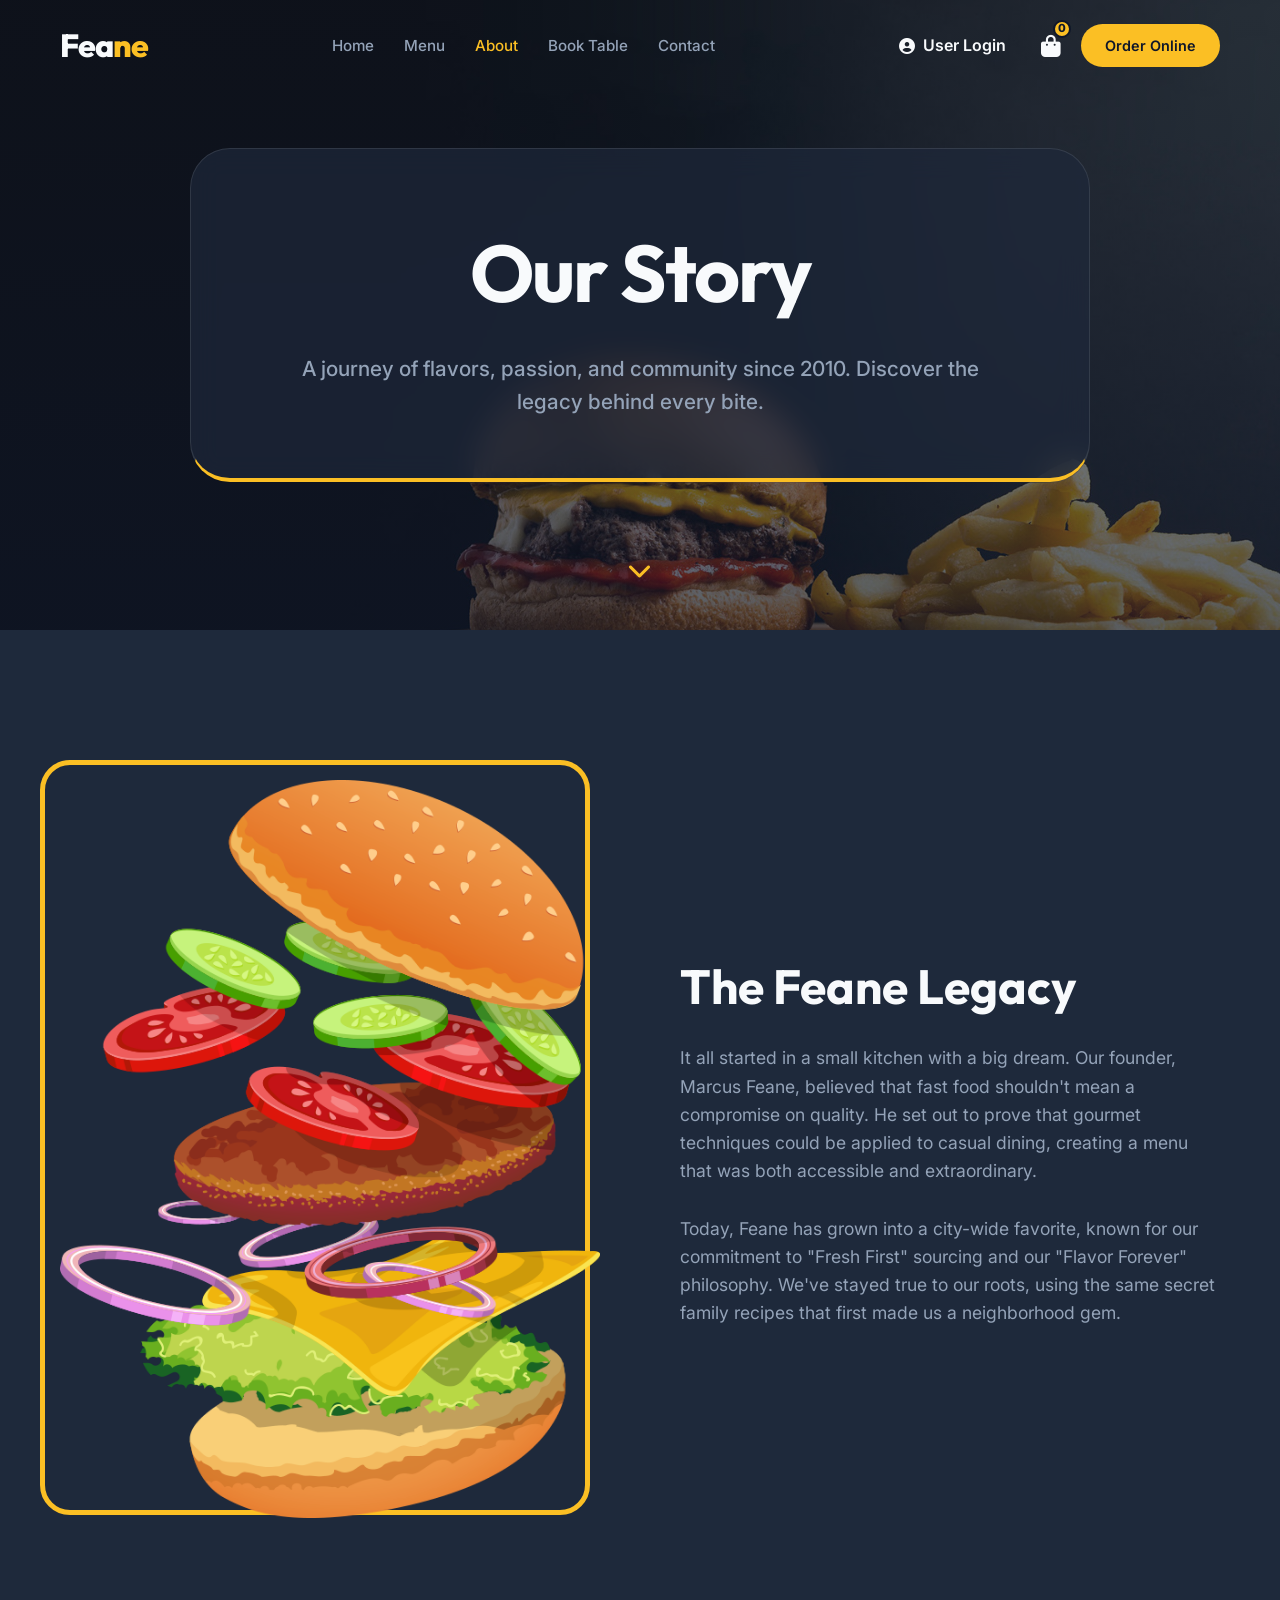
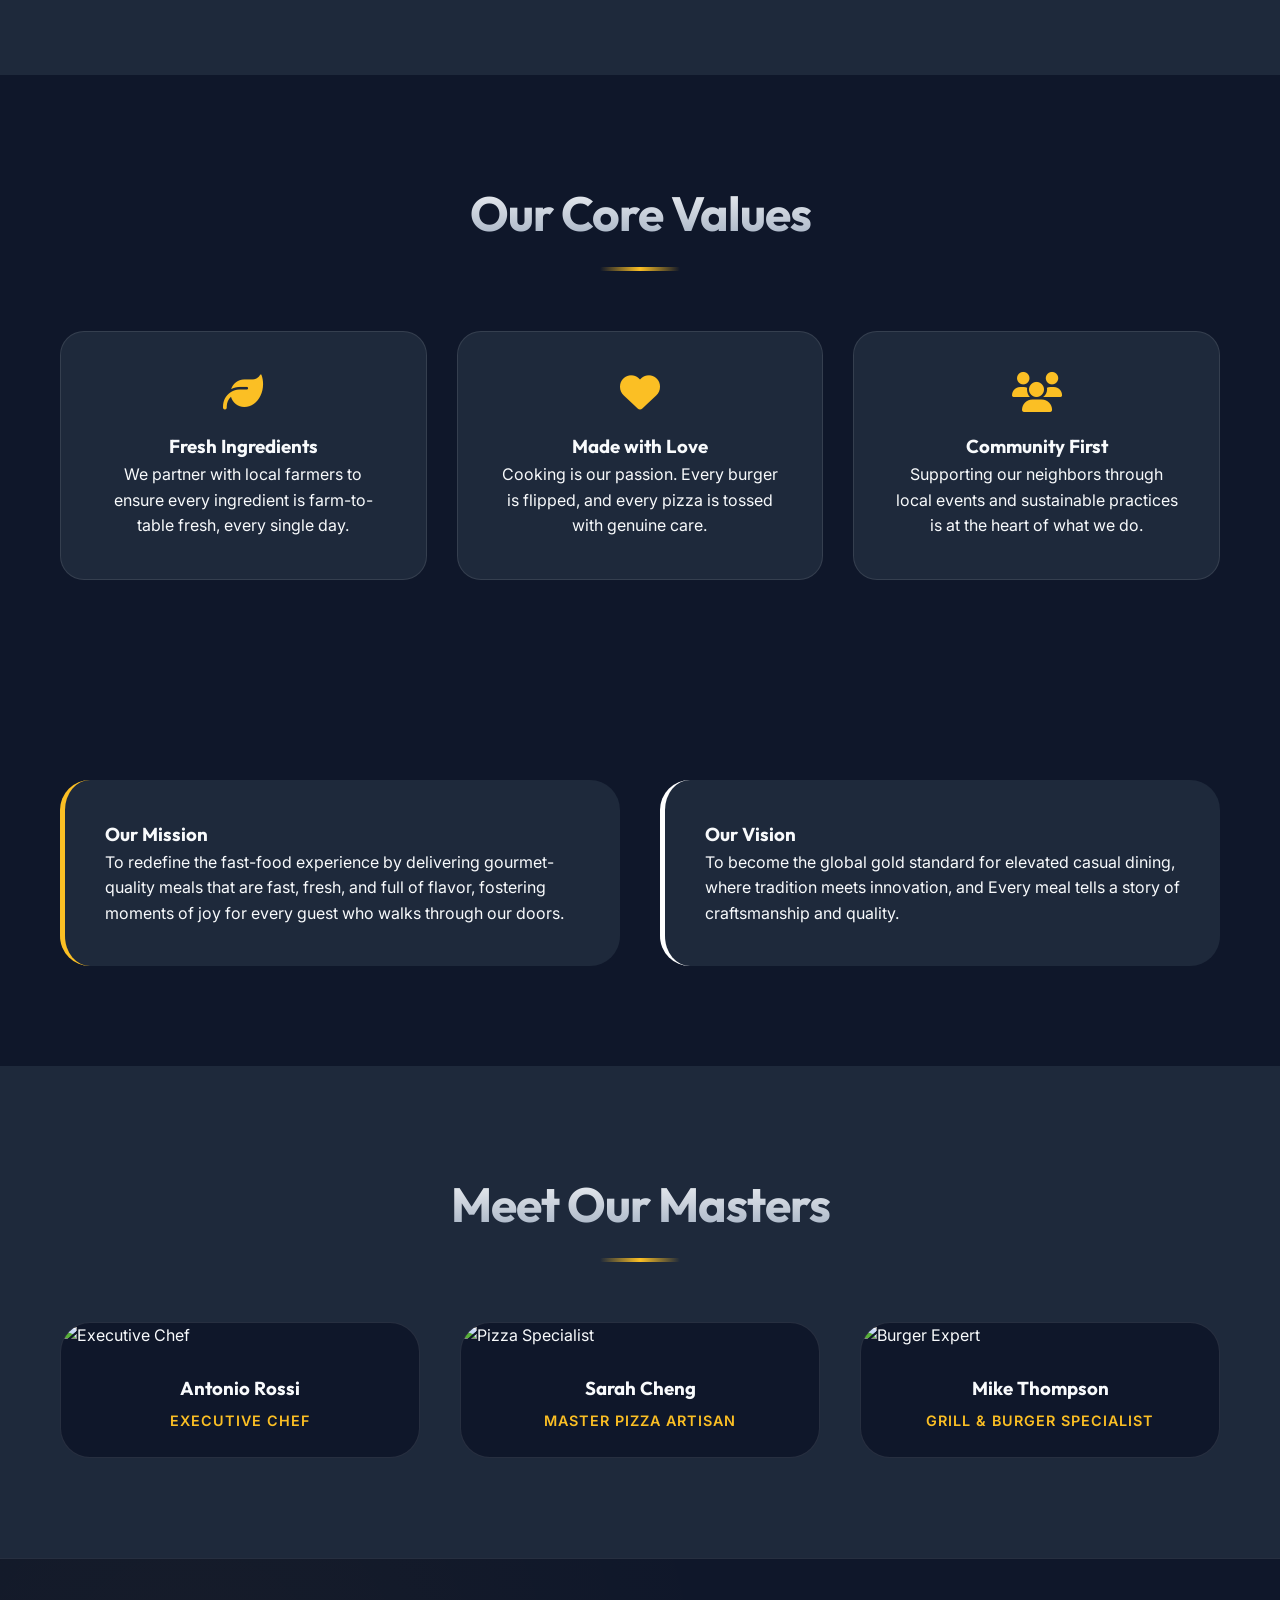
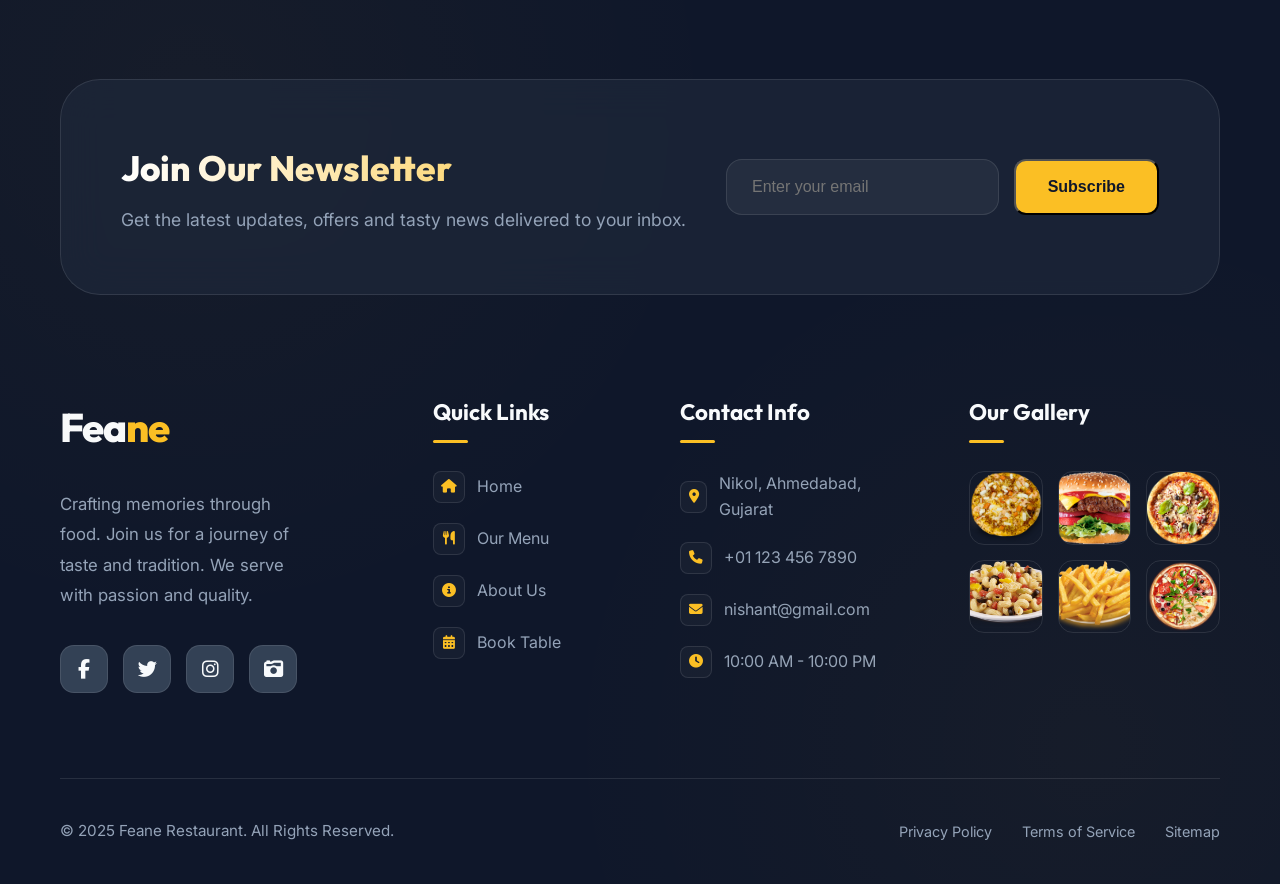
==== commit 90ce1291: "Optimize responsiveness, mobile navigation, and background stability across the complete platform" ====
--- a/about.html
+++ b/about.html
@@ -25,6 +25,7 @@
           <li><a href="about.html" class="active">About</a></li>
           <li><a href="booking.html">Book Table</a></li>
           <li><a href="contact.html">Contact</a></li>
+          <li class="show-mobile"><a href="menu.html" class="mobile-order-btn">Order Online</a></li>
         </ul>
         <div class="nav-extra">
           <div id="authLinks" class="auth-links">
--- a/css/style.css
+++ b/css/style.css
@@ -185,10 +185,12 @@
 /* --- Hero Section --- */
 .hero {
     height: 100vh;
+    height: 100dvh;
     background: linear-gradient(rgba(15, 23, 42, 0.7), rgba(15, 23, 42, 0.7)), url('../img/hero-bg.jpg');
     background-size: cover;
     background-position: center;
     background-attachment: fixed;
+    background-repeat: no-repeat;
     display: flex;
     align-items: center;
     position: relative;
@@ -236,6 +238,7 @@
 .btn-primary:hover {
     background: var(--primary-hover);
     transform: scale(1.05);
+    box-shadow: 0 10px 20px rgba(251, 191, 36, 0.3);
 }
 
 .btn-outline {
@@ -1849,6 +1852,16 @@
         font-size: 1.5rem;
     }
 
+    .nav-links .mobile-order-btn {
+        display: block !important;
+        background: var(--primary);
+        color: var(--bg-dark);
+        padding: 12px 30px;
+        border-radius: 50px;
+        font-weight: 700;
+        margin-top: 20px;
+    }
+
     .nav-cta {
         padding: 8px 18px;
         font-size: 0.85rem;
@@ -1856,6 +1869,18 @@
 
     .hero h1 {
         font-size: 2.8rem;
+    }
+
+    .hero {
+        background-attachment: scroll !important; /* Forces background to stay still on mobile */
+        height: auto;
+        min-height: 80dvh;
+        padding: 120px 0 80px;
+    }
+
+    .hero-btns .btn {
+        transform: none !important;
+        transition: background 0.3s ease;
     }
 
     .section-header h2 {
@@ -1933,7 +1958,7 @@
 
     .nav-cta {
         display: none;
-        /* Hide order button on very small phones to save space for cart */
+        /* Hidden on very small phones to avoid overlap, moved to drawer */
     }
 
     .form-row {
@@ -1951,6 +1976,19 @@
 
     .hero-btns {
         flex-direction: column;
+        width: 100%;
+    }
+
+    .btn {
+        width: 100%;
+        text-align: center;
+        background-attachment: scroll;
+    }
+
+    /* Set button background color to match site or have solid contrast that doesn't 'move' */
+    .btn-outline {
+        background: var(--bg-dark); /* Sync with website background color */
+        border-color: var(--glass-border);
     }
 
     .bottom-links {
@@ -2341,20 +2379,24 @@
 }
 
 .checkout-grid {
-    display: flex;
-    flex-direction: column;
-    align-items: center;
-    gap: 50px;
+    display: grid;
+    grid-template-columns: 1fr;
+    gap: 40px;
+}
+
+@media (min-width: 992px) {
+    .checkout-grid {
+        grid-template-columns: 1fr 400px;
+        align-items: start;
+    }
 }
 
 .checkout-left {
     width: 100%;
-    max-width: 850px;
 }
 
 .checkout-right {
     width: 100%;
-    max-width: 850px;
 }
 
 .checkout-section {
@@ -2550,6 +2592,7 @@
 }
 
 .beast-card-ui {
+    width: 100%;
     max-width: 420px;
     height: 240px;
     background: linear-gradient(135deg, #fbbf24, #f59e0b, #d97706);
@@ -2788,6 +2831,7 @@
 
     .checkout-right {
         order: -1;
+        /* Summary on top for mobile */
     }
 
     .order-summary-box {
